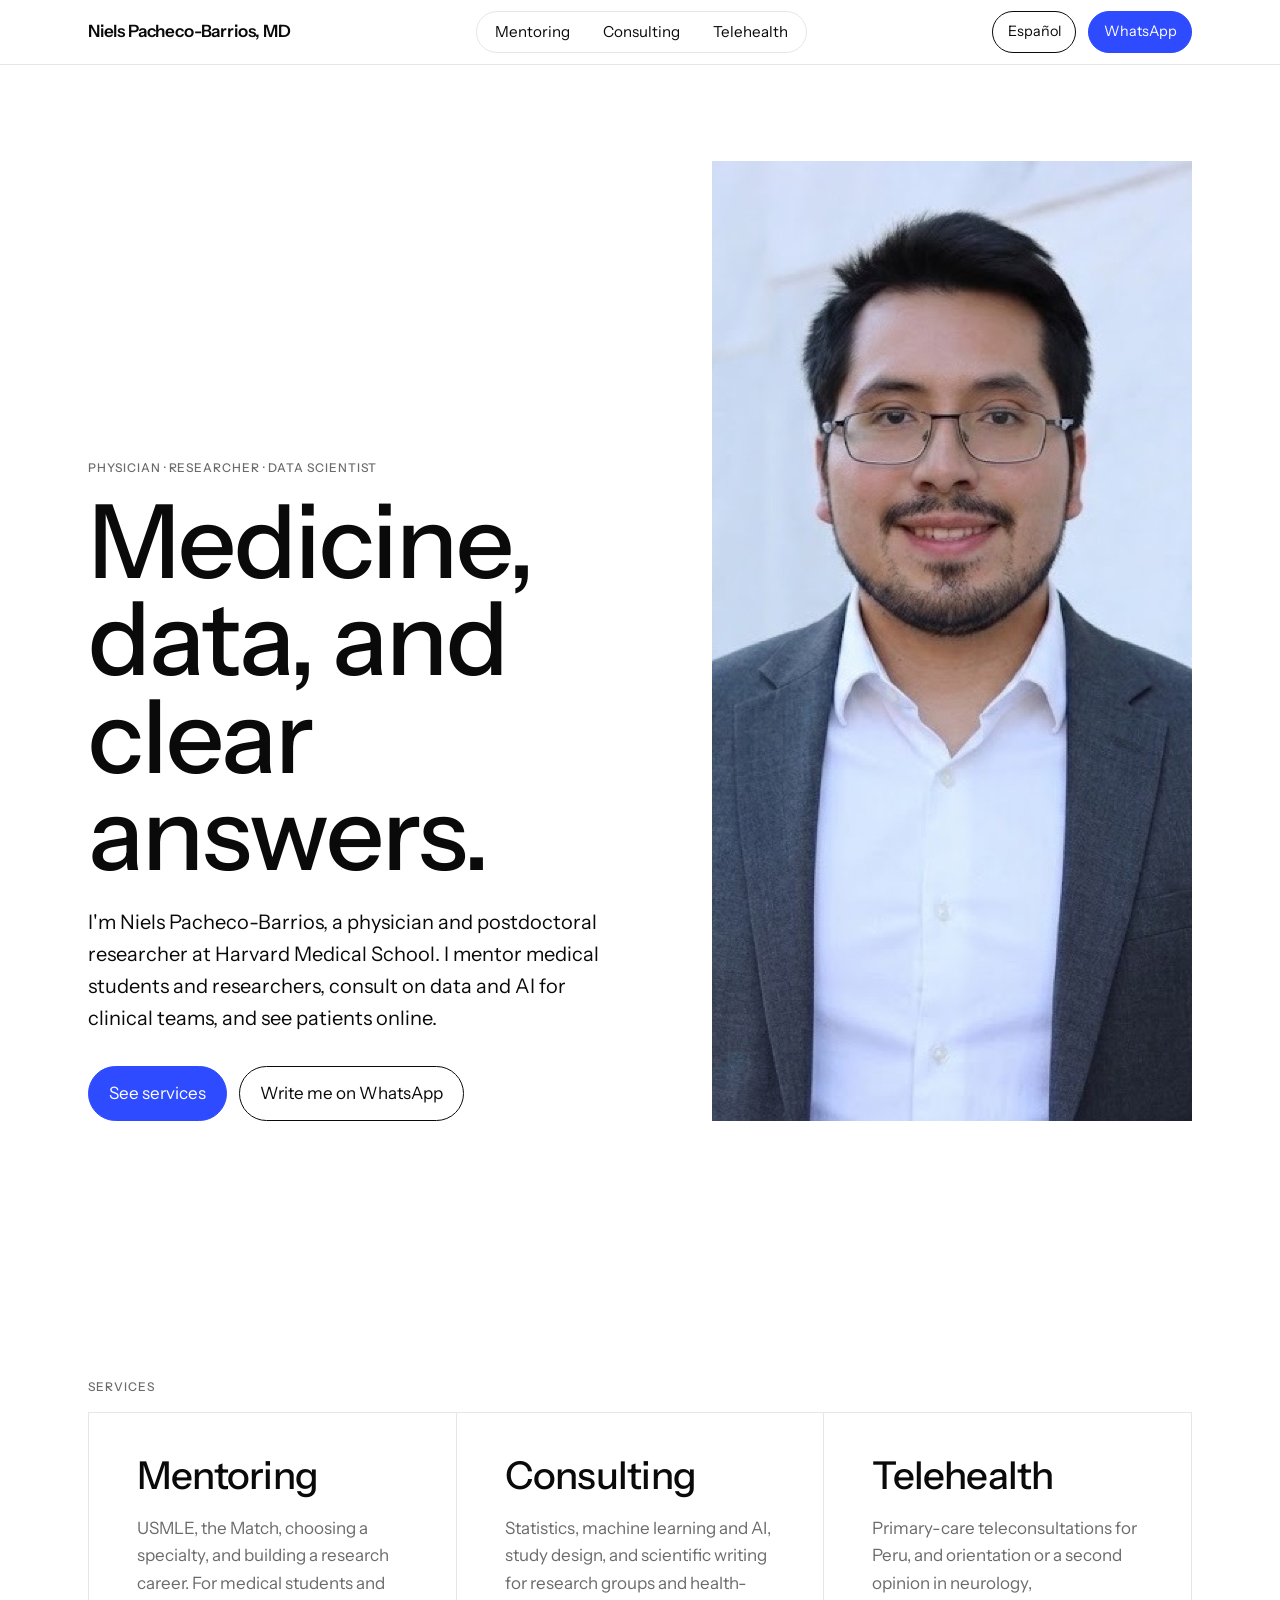
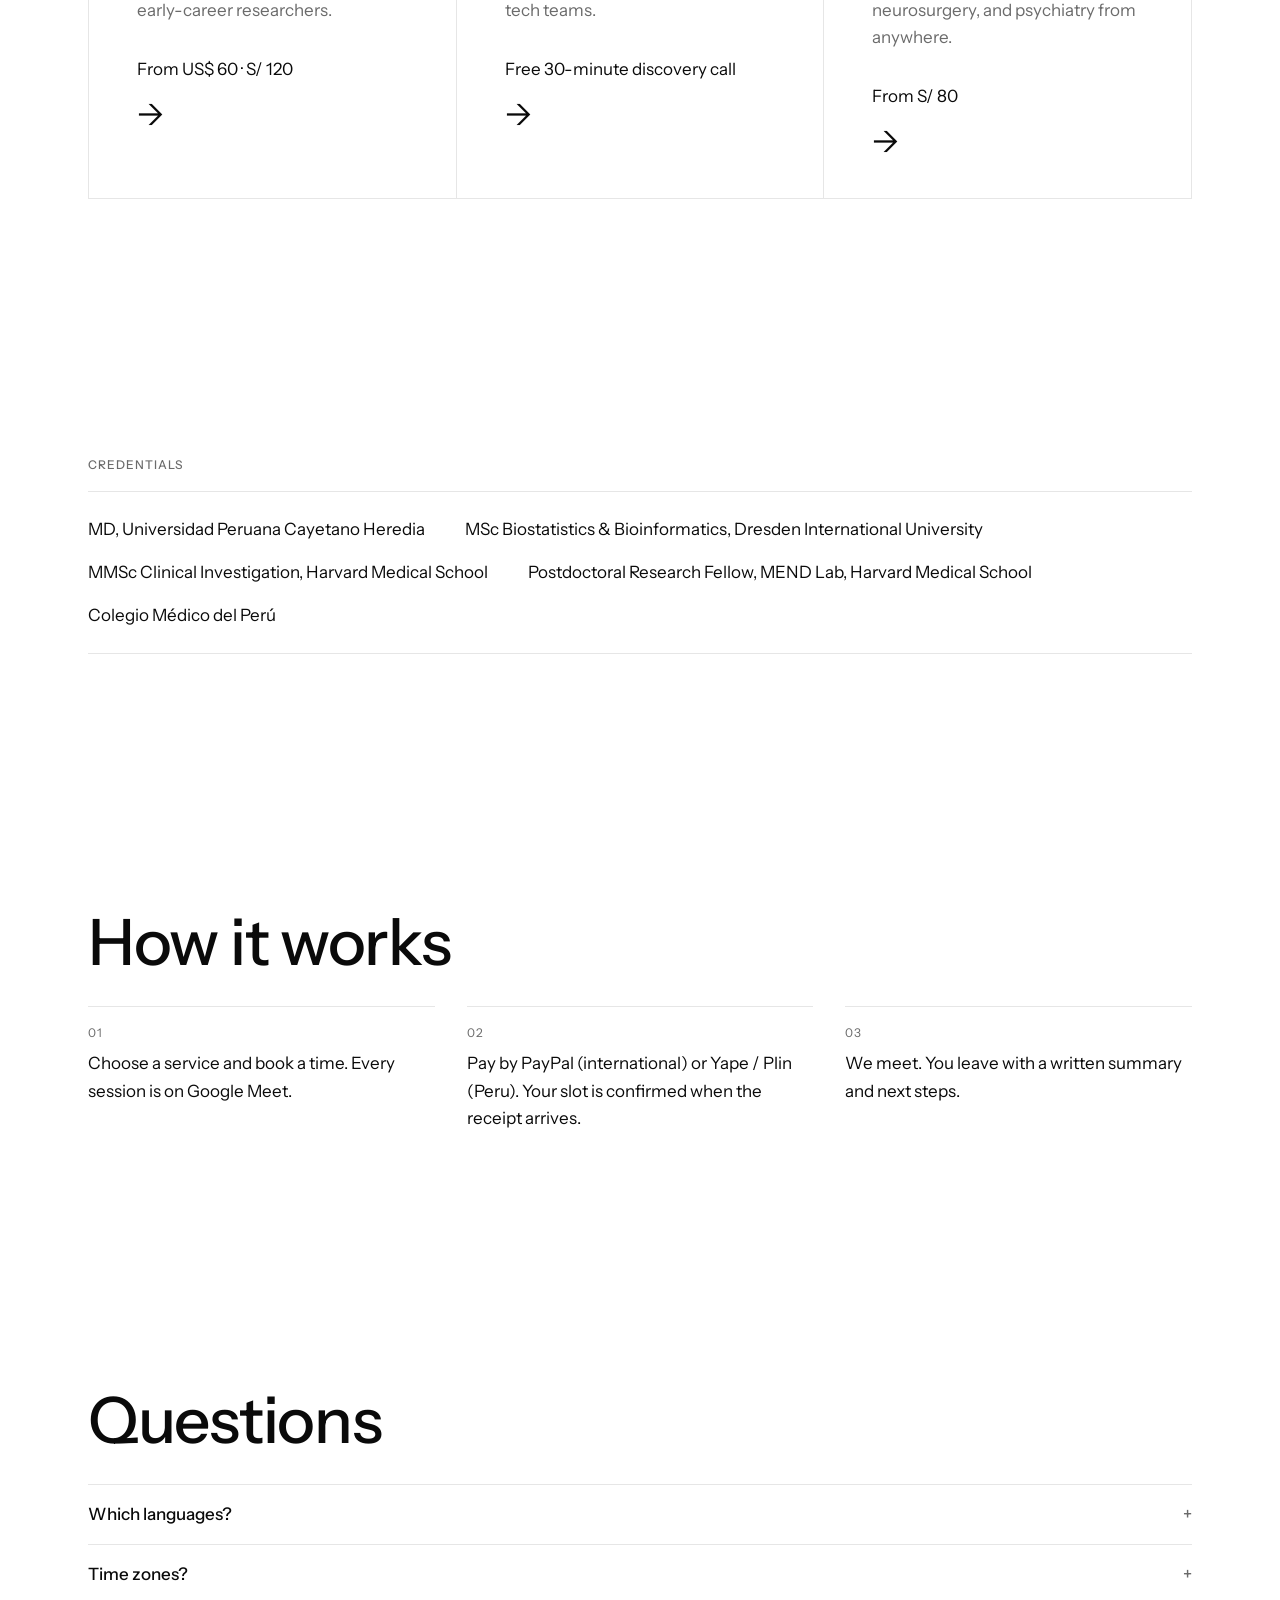
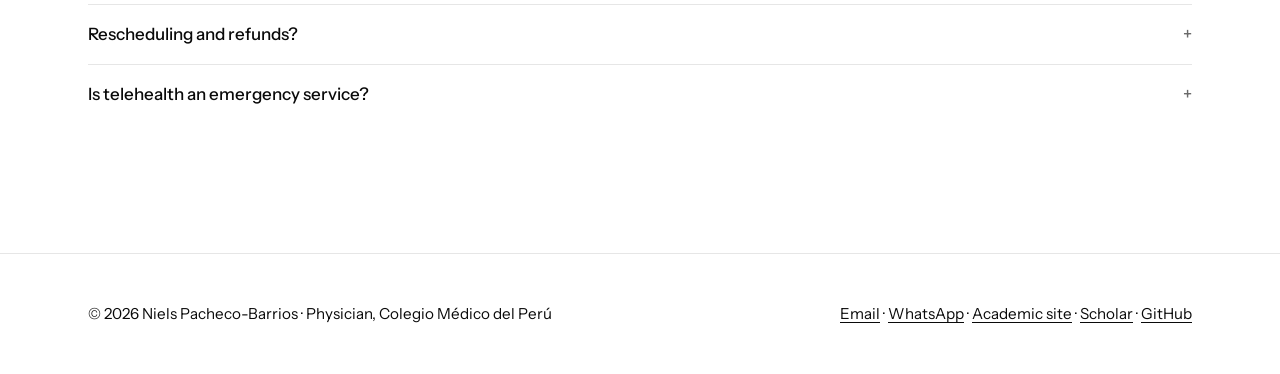
==== index.html @ 1f946ae4 "Mejora accesibilidad: foco, anclas y revelado sin JavaScript El revelado por desplazamiento depende " ====
<!doctype html>
<html lang="en">
<head>
<meta charset="utf-8">
<meta name="viewport" content="width=device-width, initial-scale=1">
<title>Niels Pacheco-Barrios, MD — Mentoring, consulting, telehealth</title>
<meta name="description" content="Physician and Harvard Medical School researcher. Mentoring for medical students and researchers, data and AI consulting, and online medical consultations.">
<meta property="og:type" content="website">
<meta property="og:url" content="https://nielspac177.github.io/consulting/index.html">
<meta property="og:title" content="Niels Pacheco-Barrios, MD — Mentoring, consulting, telehealth">
<meta property="og:description" content="Physician and Harvard Medical School researcher. Mentoring for medical students and researchers, data and AI consulting, and online medical consultations.">
<meta property="og:image" content="https://nielspac177.github.io/consulting/assets/og.jpg">
<meta property="og:image:width" content="1200">
<meta property="og:image:height" content="630">
<meta property="og:locale" content="en_US">
<meta name="twitter:card" content="summary_large_image">
<link rel="icon" href="assets/favicon.svg" type="image/svg+xml">
<link rel="preconnect" href="https://fonts.googleapis.com">
<link rel="preconnect" href="https://fonts.gstatic.com" crossorigin>
<link href="https://fonts.googleapis.com/css2?family=Instrument+Sans:wght@400;500;600&display=swap" rel="stylesheet">
<link rel="stylesheet" href="style.css">
<script>document.documentElement.className += " js";</script>
</head>
<body data-page="index" data-lang="en">

<header class="nav">
  <div class="wrap">
    <a class="brand" href="index.html">Niels Pacheco-Barrios, MD</a>
    <nav class="pills" aria-label="Main">
      <a href="mentoring.html" data-i="nav.mentoring">Mentoring</a>
      <a href="consulting.html" data-i="nav.consulting">Consulting</a>
      <a href="telesalud.html" data-i="nav.telesalud">Telehealth</a>
    </nav>
    <div class="actions">
      <button id="lang-btn" class="btn small" type="button" aria-label="Cambiar a español">Español</button>
      <a class="btn small primary" href="https://wa.me/51993126398?text=Hello%20Dr.%20Pacheco%2C%20I%20found%20your%20site%20and%20have%20a%20question." data-href-alt="https://wa.me/51993126398?text=Hola%20Dr.%20Pacheco%2C%20encontr%C3%A9%20su%20sitio%20y%20tengo%20una%20consulta." target="_blank" rel="noopener">WhatsApp</a>
    </div>
  </div>
</header>

<main>

<section class="hero wrap">
  <div>
    <span class="label" data-i="hero.kicker">Physician · Researcher · Data scientist</span>
    <h1 data-i="hero.title">Medicine, data, and clear answers.</h1>
    <p class="lede" data-i="hero.lede">I'm Niels Pacheco-Barrios, a physician and postdoctoral researcher at Harvard Medical School. I mentor medical students and researchers, consult on data and AI for clinical teams, and see patients online.</p>
    <div class="actions">
      <a class="btn primary" href="#services" data-i="hero.cta">See services</a>
      <a class="btn" href="https://wa.me/51993126398?text=Hello%20Dr.%20Pacheco%2C%20I%20found%20your%20site%20and%20have%20a%20question." data-href-alt="https://wa.me/51993126398?text=Hola%20Dr.%20Pacheco%2C%20encontr%C3%A9%20su%20sitio%20y%20tengo%20una%20consulta." target="_blank" rel="noopener" data-i="hero.wa">Write me on WhatsApp</a>
    </div>
  </div>
  <img src="assets/photo.jpg" alt="Niels Pacheco-Barrios" width="960" height="960">
</section>

<section id="services" class="wrap rv">
  <span class="label" data-i="doors.label">Services</span>
  <div class="doors">
    <a class="door" href="mentoring.html">
      <h2 data-i="d1.title">Mentoring</h2>
      <p class="muted" data-i="d1.text">USMLE, the Match, choosing a specialty, and building a research career. For medical students and early-career researchers.</p>
      <span data-i="d1.price">From US$ 60 · S/ 120</span>
      <span class="arrow" aria-hidden="true">→</span>
    </a>
    <a class="door" href="consulting.html">
      <h2 data-i="d2.title">Consulting</h2>
      <p class="muted" data-i="d2.text">Statistics, machine learning and AI, study design, and scientific writing for research groups and health-tech teams.</p>
      <span data-i="d2.price">Free 30-minute discovery call</span>
      <span class="arrow" aria-hidden="true">→</span>
    </a>
    <a class="door" href="telesalud.html">
      <h2 data-i="d3.title">Telehealth</h2>
      <p class="muted" data-i="d3.text">Primary-care teleconsultations for Peru, and orientation or a second opinion in neurology, neurosurgery, and psychiatry from anywhere.</p>
      <span data-i="d3.price">From S/ 80</span>
      <span class="arrow" aria-hidden="true">→</span>
    </a>
  </div>
</section>

<section class="wrap rv">
  <span class="label" data-i="cred.label">Credentials</span>
  <ul class="strip">
    <li data-i="cred.1">MD, Universidad Peruana Cayetano Heredia</li>
    <li data-i="cred.2">MSc Biostatistics &amp; Bioinformatics, Dresden International University</li>
    <li data-i="cred.3">MMSc Clinical Investigation, Harvard Medical School</li>
    <li data-i="cred.4">Postdoctoral Research Fellow, MEND Lab, Harvard Medical School</li>
    <li><span data-i="cred.5">Colegio Médico del Perú</span> <span id="cmp"></span></li>
  </ul>
</section>

<section class="wrap rv">
  <h2 data-i="how.title">How it works</h2>
  <ol class="steps">
    <li data-i="how.1">Choose a service and book a time. Every session is on Google Meet.</li>
    <li data-i="how.2">Pay by PayPal (international) or Yape / Plin (Peru). Your slot is confirmed when the receipt arrives.</li>
    <li data-i="how.3">We meet. You leave with a written summary and next steps.</li>
  </ol>
</section>

<section class="wrap rv">
  <h2 data-i="faq.title">Questions</h2>
  <details><summary data-i="faq.q1">Which languages?</summary><div class="body" data-i="faq.a1">Spanish and English. Written summaries come in the language of the session.</div></details>
  <details><summary data-i="faq.q2">Time zones?</summary><div class="body" data-i="faq.a2">I'm in Boston (US Eastern). Booking pages show times in your own time zone.</div></details>
  <details><summary data-i="faq.q3">Rescheduling and refunds?</summary><div class="body" data-i="faq.a3">Cancel or reschedule at least 24 hours ahead by WhatsApp and your payment carries over. With less notice, the session is charged.</div></details>
  <details><summary data-i="faq.q4">Is telehealth an emergency service?</summary><div class="body" data-i="faq.a4">No. In an emergency call your local emergency number (106 SAMU in Peru).</div></details>
</section>

</main>

<footer>
  <div class="wrap">
    <span>© 2026 Niels Pacheco-Barrios · <span data-i="f.cmp">Physician, Colegio Médico del Perú</span> <span id="cmp-footer"></span></span>
    <span>
      <a href="mailto:niels.pacheco.b@gmail.com">Email</a> ·
      <a href="https://wa.me/51993126398" target="_blank" rel="noopener">WhatsApp</a> ·
      <a href="https://nielspac177.github.io/" data-i="f.site">Academic site</a> ·
      <a href="https://scholar.google.com/citations?user=e4jKwLwAAAAJ">Scholar</a> ·
      <a href="https://github.com/nielspac177">GitHub</a>
    </span>
  </div>
</footer>

<script src="i18n.js"></script>
</body>
</html>
---- style.css ----
:root {
  --ground: #ffffff;
  --ink: #0a0a0a;
  --muted: #6b6b6b;
  --hair: #e6e6e6;
  --accent: #2f4bff;
  --font: "Instrument Sans", system-ui, -apple-system, "Helvetica Neue", Arial, sans-serif;
  --max: 1200px;
  --pad: clamp(1.25rem, 4vw, 3rem);
  --sec: clamp(4rem, 10vw, 9rem);
}
* { box-sizing: border-box; }
html { -webkit-text-size-adjust: 100%; scroll-behavior: smooth; }
body { margin: 0; background: var(--ground); color: var(--ink); font-family: var(--font); font-size: 1.0625rem; line-height: 1.6; font-weight: 400; }
a { color: inherit; text-decoration: none; }
a:hover { color: var(--accent); }
:focus-visible { outline: 2px solid var(--accent); outline-offset: 3px; }
img { max-width: 100%; display: block; }
ul, ol { margin: 0; padding-left: 1.1rem; }
.wrap { max-width: var(--max); margin: 0 auto; padding-left: var(--pad); padding-right: var(--pad); }
section { padding-top: var(--sec); padding-bottom: var(--sec); }
section[id] { scroll-margin-top: 5rem; }
h1, h2, h3 { margin: 0; font-weight: 500; letter-spacing: -0.02em; }
h1 { font-size: clamp(2.75rem, 8vw, 7rem); line-height: 0.95; }
h2 { font-size: clamp(2rem, 5vw, 4rem); line-height: 1; margin-bottom: 2rem; }
h3 { font-size: 1.5rem; line-height: 1.2; }
p { margin: 0 0 1rem; max-width: 62ch; }
.muted { color: var(--muted); }
.label { display: block; font-size: 0.75rem; letter-spacing: 0.08em; text-transform: uppercase; color: var(--muted); font-weight: 500; margin-bottom: 1rem; }

/* Navigation */
.nav { position: sticky; top: 0; background: var(--ground); border-bottom: 1px solid var(--hair); z-index: 10; }
.nav .wrap { display: flex; align-items: center; justify-content: space-between; gap: 1rem; height: 4rem; }
.brand { font-weight: 600; letter-spacing: -0.01em; white-space: nowrap; }
.pills { display: flex; gap: 0.25rem; border: 1px solid var(--hair); border-radius: 999px; padding: 0.25rem; }
.pills a { padding: 0.4rem 0.9rem; border-radius: 999px; font-size: 0.95rem; line-height: 1.2; }
.pills a[aria-current="page"] { background: var(--accent); color: #fff; }
.pills a:hover { color: var(--accent); }
.pills a[aria-current="page"]:hover { color: #fff; }
.actions { display: flex; gap: 0.75rem; flex-wrap: wrap; align-items: center; }

/* Buttons */
.btn { display: inline-flex; align-items: center; gap: 0.5rem; padding: 0.8rem 1.25rem; border-radius: 999px; border: 1px solid var(--ink); font-weight: 500; line-height: 1; transition: background 0.15s, color 0.15s, border-color 0.15s; cursor: pointer; background: none; font: inherit; color: inherit; white-space: nowrap; }
.btn:hover { background: var(--ink); color: #fff; }
.btn.primary { background: var(--accent); border-color: var(--accent); color: #fff; }
.btn.primary:hover { background: var(--ink); border-color: var(--ink); }
.btn.small { padding: 0.5rem 0.9rem; font-size: 0.9rem; }
#lang-btn { border-color: var(--ink); }

/* Hero */
.hero { display: grid; gap: 3rem; align-items: end; padding-top: clamp(3rem, 8vw, 6rem); }
.hero img { width: 100%; max-width: 520px; aspect-ratio: 1 / 1; object-fit: cover; }
.hero .lede { font-size: 1.25rem; max-width: 40ch; margin: 1.5rem 0 2rem; }

/* Doors (hub) */
.doors { display: grid; gap: 1px; background: var(--hair); border: 1px solid var(--hair); }
.door { background: var(--ground); padding: 2.5rem var(--pad); display: grid; gap: 1rem; align-content: start; transition: background 0.15s, color 0.15s; }
.door:hover { background: var(--accent); color: #fff; }
.door:hover .muted { color: #fff; opacity: 0.85; }
.door h2 { font-size: clamp(1.75rem, 3vw, 2.5rem); line-height: 1.2; margin-bottom: 0; }
.door .arrow { font-size: 2rem; line-height: 1; }

/* Credentials strip, steps */
.strip { list-style: none; padding: 1.5rem 0; margin: 0; display: flex; flex-wrap: wrap; gap: 1rem 2.5rem; border-top: 1px solid var(--hair); border-bottom: 1px solid var(--hair); }
.steps { display: grid; gap: 2rem; counter-reset: s; list-style: none; padding: 0; margin: 0; }
.steps li { counter-increment: s; border-top: 1px solid var(--hair); padding-top: 1rem; }
.steps li::before { content: "0" counter(s); display: block; font-size: 0.75rem; letter-spacing: 0.08em; color: var(--muted); margin-bottom: 0.5rem; }

/* Offers */
.offers { display: grid; gap: 2rem; }
.offer { border-top: 1px solid var(--ink); padding-top: 1.25rem; display: grid; gap: 1rem; align-content: start; }
.meta { color: var(--muted); font-size: 0.95rem; }
.price { font-size: 2.5rem; font-weight: 500; letter-spacing: -0.02em; line-height: 1; }
.price small { font-size: 1rem; color: var(--muted); font-weight: 400; letter-spacing: 0; margin-left: 0.5rem; }

/* Disclosures (payment, FAQ) */
details { border-top: 1px solid var(--hair); }
details summary { cursor: pointer; padding: 1rem 0; font-weight: 500; list-style: none; display: flex; justify-content: space-between; gap: 1rem; }
details summary::-webkit-details-marker { display: none; }
details summary::after { content: "+"; color: var(--muted); }
details[open] summary::after { content: "\2013"; }
details .body { padding: 0 0 1.5rem; }
.pay { display: grid; gap: 1.5rem; }
.pay .col { display: grid; gap: 0.5rem; align-content: start; justify-items: start; }
.notice { border: 1px solid var(--ink); padding: 1.25rem; display: grid; gap: 0.25rem; max-width: 62ch; }
.two { display: grid; gap: 4rem; }

/* Accent block */
.accent-block { background: var(--accent); color: #fff; }
.accent-block .muted { color: #fff; opacity: 0.85; }
.accent-block .btn { border-color: #fff; color: #fff; }
.accent-block .btn:hover { background: #fff; color: var(--accent); }
.accent-block .btn.primary { background: #fff; color: var(--accent); }
.accent-block .btn.primary:hover { background: var(--ink); border-color: var(--ink); color: #fff; }
.accent-block :focus-visible { outline-color: #fff; }

/* Footer */
footer { border-top: 1px solid var(--hair); padding: 3rem 0; font-size: 0.95rem; }
footer .wrap { display: flex; flex-wrap: wrap; gap: 1rem 2rem; justify-content: space-between; }
footer a { text-decoration: underline; text-underline-offset: 0.2em; }

/* Reveal */
.js .rv { opacity: 0; transform: translateY(8px); transition: opacity 0.5s, transform 0.5s; }
.js .rv.in { opacity: 1; transform: none; }
@media (prefers-reduced-motion: reduce) { .js .rv { opacity: 1; transform: none; transition: none; } html { scroll-behavior: auto; } }

/* Responsive */
@media (max-width: 767px) {
  .nav .wrap { flex-wrap: wrap; height: auto; padding-top: 0.75rem; padding-bottom: 0.75rem; }
  .pills { order: 3; width: 100%; justify-content: space-between; }
  .pills a { padding: 0.4rem 0.6rem; font-size: 0.9rem; }
  section[id] { scroll-margin-top: 11rem; }
}
@media (min-width: 640px) {
  .doors { grid-template-columns: repeat(3, 1fr); }
  .offers { grid-template-columns: repeat(auto-fit, minmax(280px, 1fr)); }
  .pay { grid-template-columns: 1fr 1fr; }
  .steps { grid-template-columns: repeat(3, 1fr); }
  .two { grid-template-columns: 1fr 1fr; }
}
@media (min-width: 1024px) {
  .hero:has(img) { grid-template-columns: 1.2fr 1fr; }
}
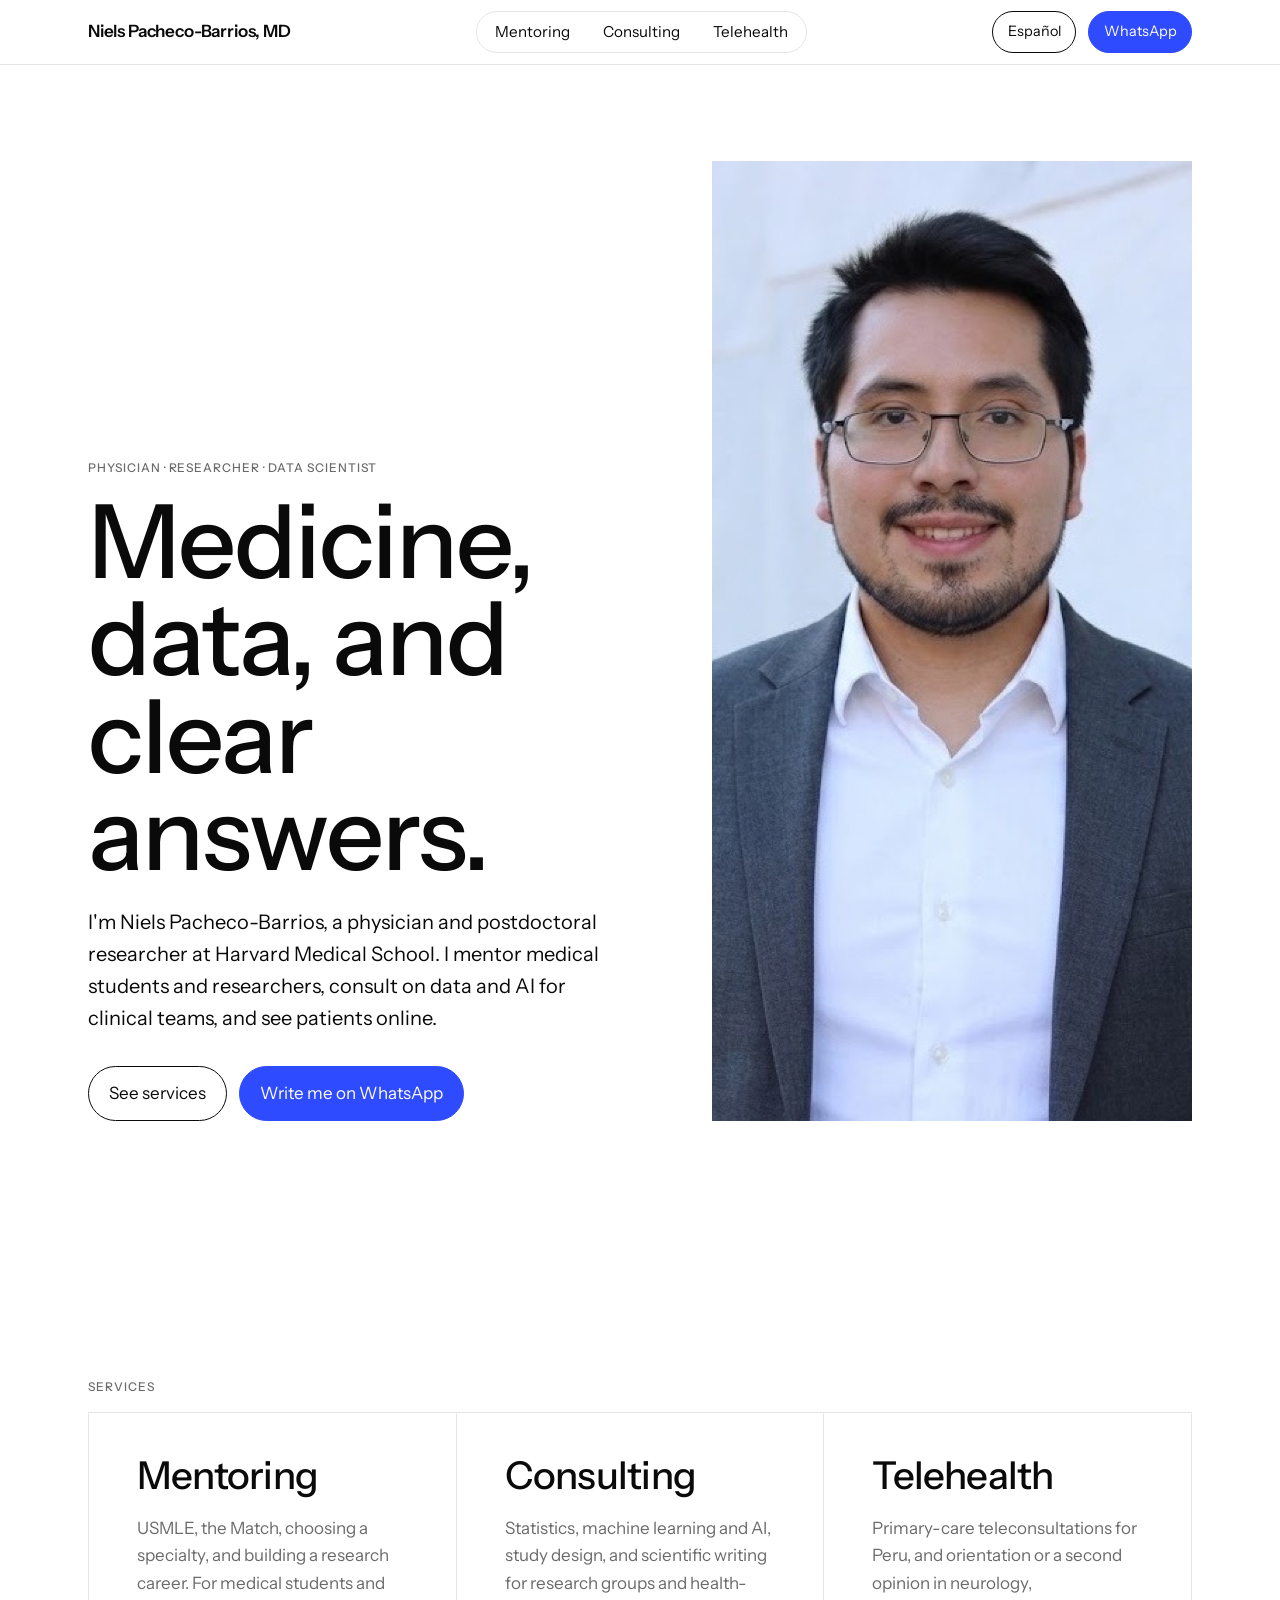
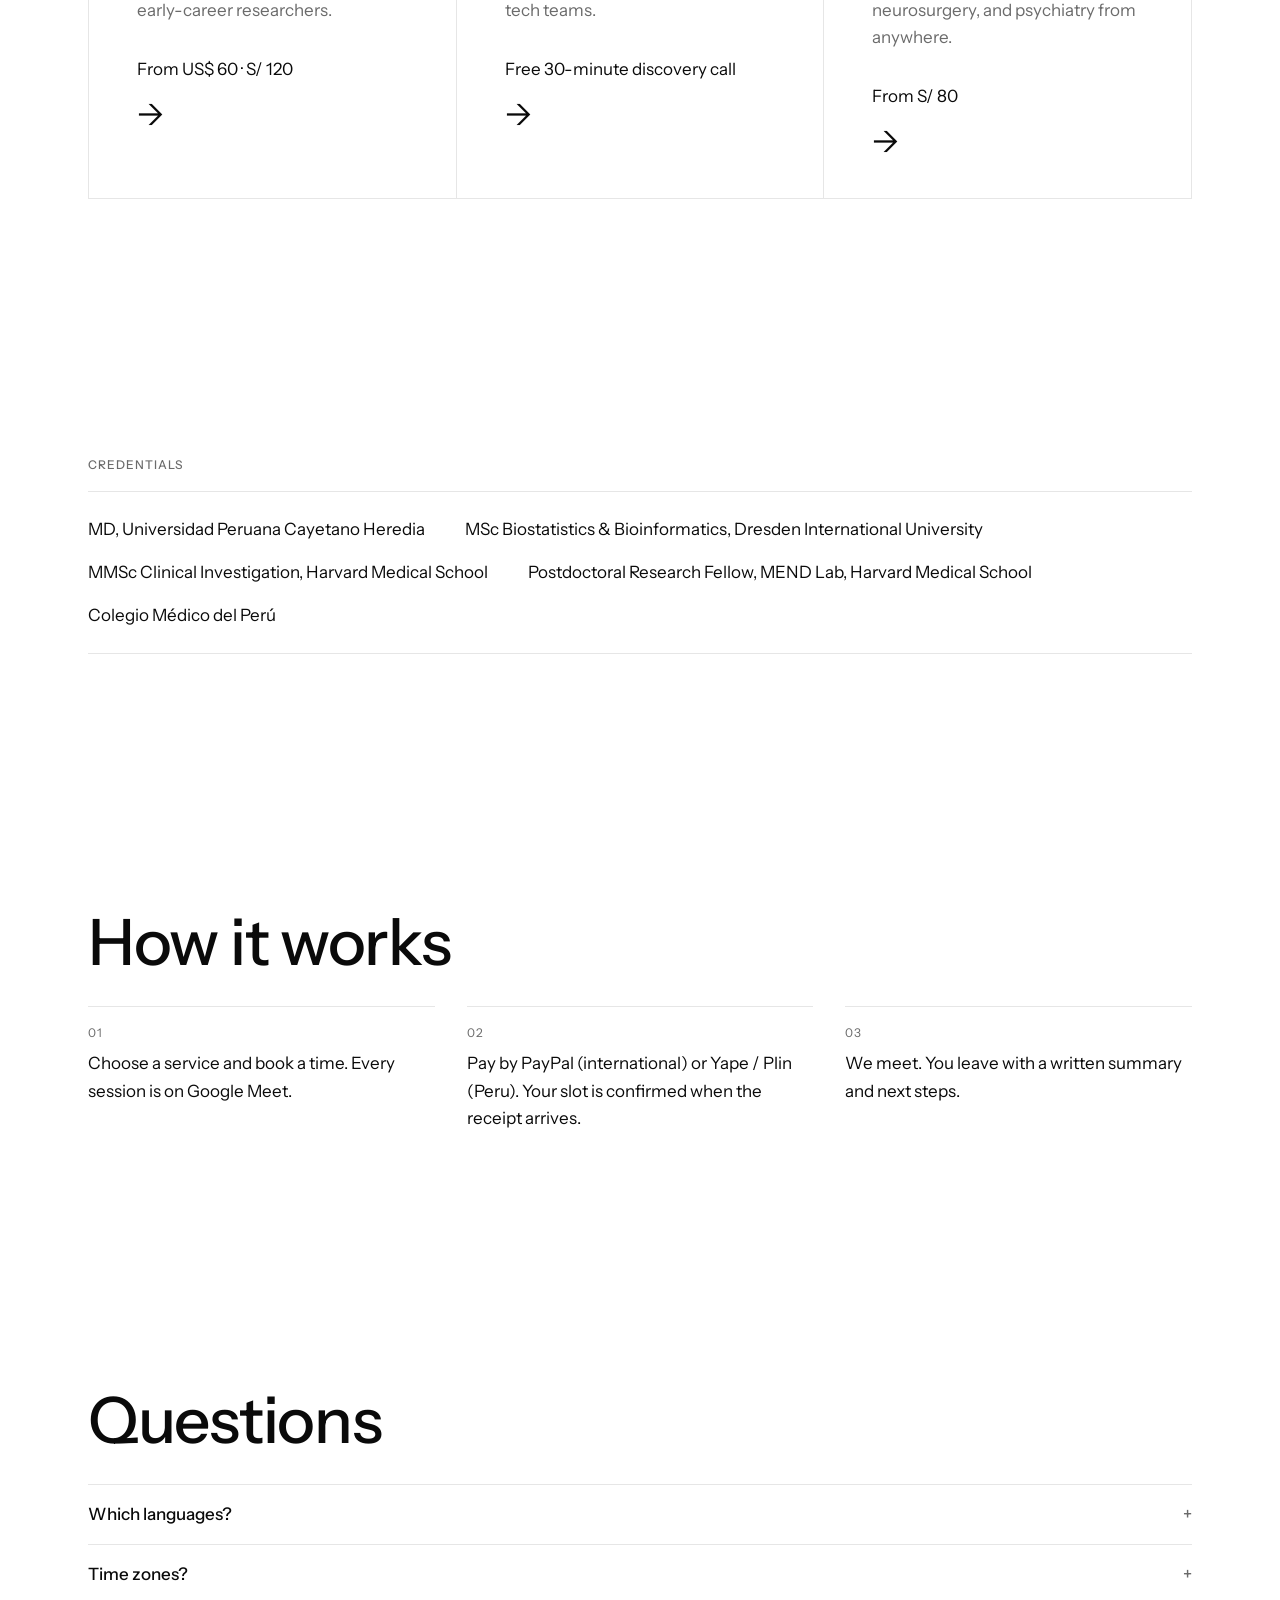
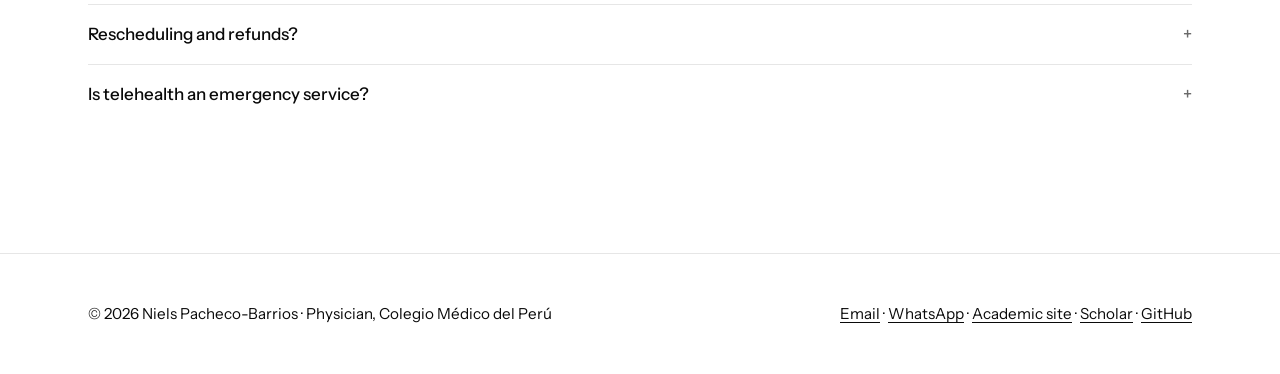
==== commit c349d64b: "Ajustes de contenido y README WhatsApp pasa a ser el botón principal del hero, se añade la URL canón" ====
--- a/index.html
+++ b/index.html
@@ -5,8 +5,9 @@
 <meta name="viewport" content="width=device-width, initial-scale=1">
 <title>Niels Pacheco-Barrios, MD — Mentoring, consulting, telehealth</title>
 <meta name="description" content="Physician and Harvard Medical School researcher. Mentoring for medical students and researchers, data and AI consulting, and online medical consultations.">
+<link rel="canonical" href="https://nielspac177.github.io/consulting/">
 <meta property="og:type" content="website">
-<meta property="og:url" content="https://nielspac177.github.io/consulting/index.html">
+<meta property="og:url" content="https://nielspac177.github.io/consulting/">
 <meta property="og:title" content="Niels Pacheco-Barrios, MD — Mentoring, consulting, telehealth">
 <meta property="og:description" content="Physician and Harvard Medical School researcher. Mentoring for medical students and researchers, data and AI consulting, and online medical consultations.">
 <meta property="og:image" content="https://nielspac177.github.io/consulting/assets/og.jpg">
@@ -46,8 +47,8 @@
     <h1 data-i="hero.title">Medicine, data, and clear answers.</h1>
     <p class="lede" data-i="hero.lede">I'm Niels Pacheco-Barrios, a physician and postdoctoral researcher at Harvard Medical School. I mentor medical students and researchers, consult on data and AI for clinical teams, and see patients online.</p>
     <div class="actions">
-      <a class="btn primary" href="#services" data-i="hero.cta">See services</a>
-      <a class="btn" href="https://wa.me/51993126398?text=Hello%20Dr.%20Pacheco%2C%20I%20found%20your%20site%20and%20have%20a%20question." data-href-alt="https://wa.me/51993126398?text=Hola%20Dr.%20Pacheco%2C%20encontr%C3%A9%20su%20sitio%20y%20tengo%20una%20consulta." target="_blank" rel="noopener" data-i="hero.wa">Write me on WhatsApp</a>
+      <a class="btn" href="#services" data-i="hero.cta">See services</a>
+      <a class="btn primary" href="https://wa.me/51993126398?text=Hello%20Dr.%20Pacheco%2C%20I%20found%20your%20site%20and%20have%20a%20question." data-href-alt="https://wa.me/51993126398?text=Hola%20Dr.%20Pacheco%2C%20encontr%C3%A9%20su%20sitio%20y%20tengo%20una%20consulta." target="_blank" rel="noopener" data-i="hero.wa">Write me on WhatsApp</a>
     </div>
   </div>
   <img src="assets/photo.jpg" alt="Niels Pacheco-Barrios" width="960" height="960">
@@ -113,9 +114,9 @@
     <span>
       <a href="mailto:niels.pacheco.b@gmail.com">Email</a> ·
       <a href="https://wa.me/51993126398" target="_blank" rel="noopener">WhatsApp</a> ·
-      <a href="https://nielspac177.github.io/" data-i="f.site">Academic site</a> ·
-      <a href="https://scholar.google.com/citations?user=e4jKwLwAAAAJ">Scholar</a> ·
-      <a href="https://github.com/nielspac177">GitHub</a>
+      <a href="https://nielspac177.github.io/" target="_blank" rel="noopener" data-i="f.site">Academic site</a> ·
+      <a href="https://scholar.google.com/citations?user=e4jKwLwAAAAJ" target="_blank" rel="noopener">Scholar</a> ·
+      <a href="https://github.com/nielspac177" target="_blank" rel="noopener">GitHub</a>
     </span>
   </div>
 </footer>
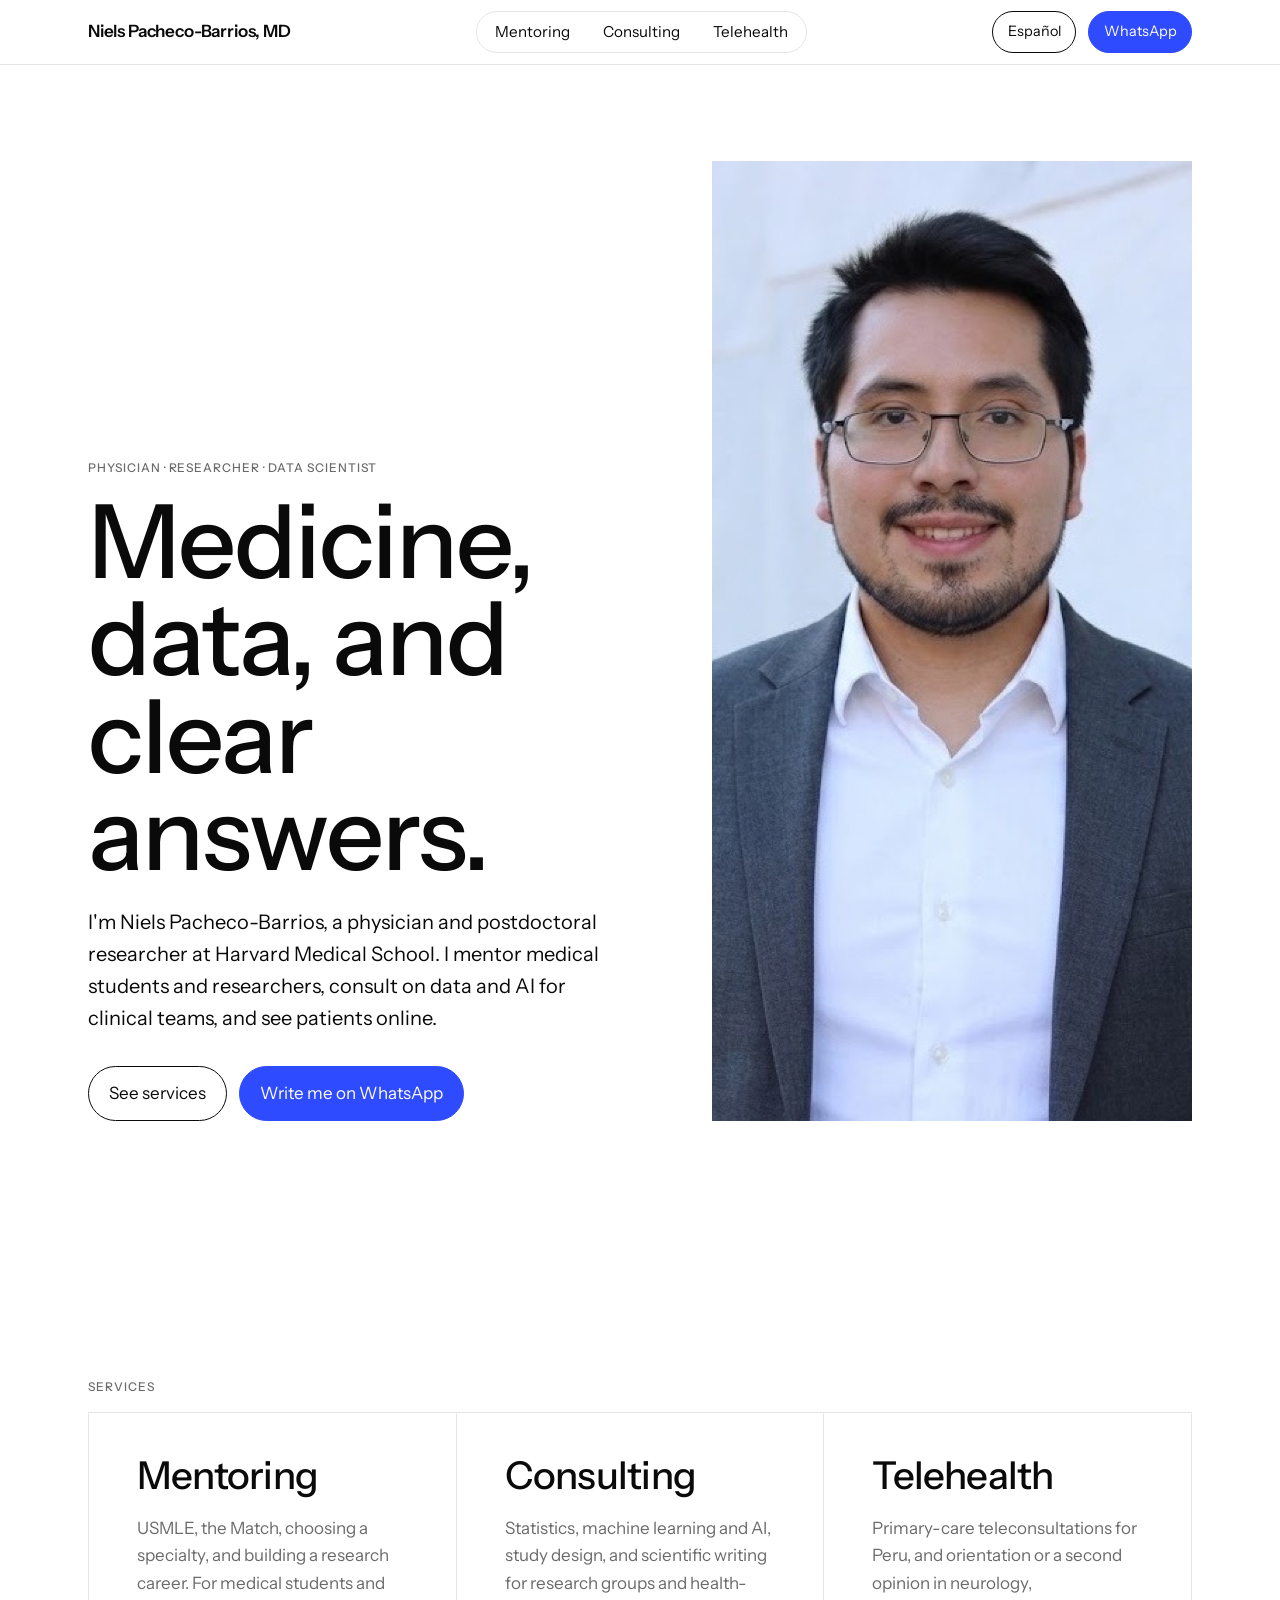
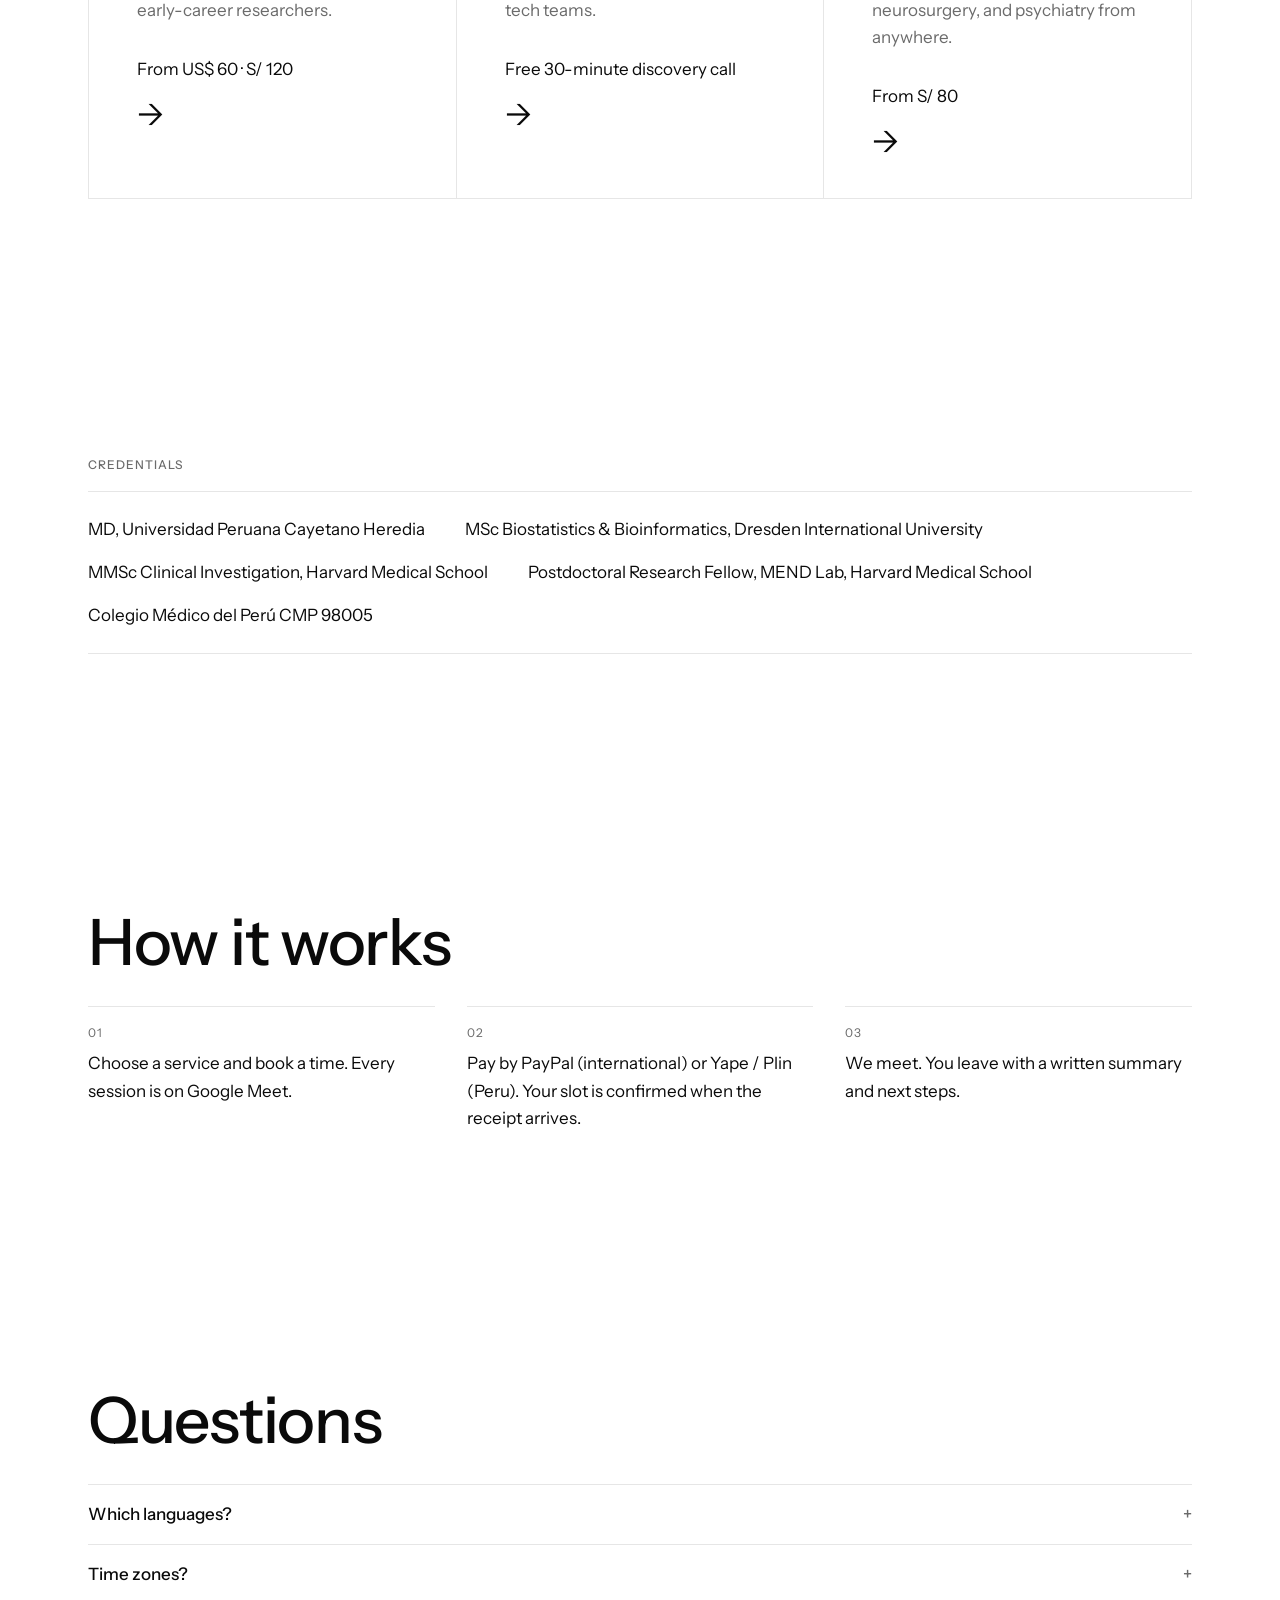
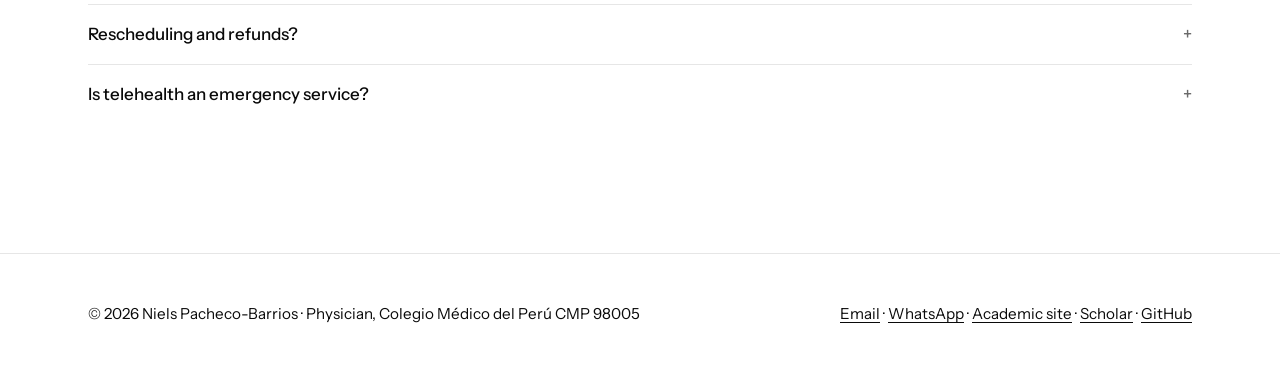
==== commit a7131aee: "Añade el número de colegiatura y ajusta el botón de llamada inicial" ====
--- a/index.html
+++ b/index.html
@@ -20,7 +20,7 @@
 <link rel="preconnect" href="https://fonts.gstatic.com" crossorigin>
 <link href="https://fonts.googleapis.com/css2?family=Instrument+Sans:wght@400;500;600&display=swap" rel="stylesheet">
 <link rel="stylesheet" href="style.css">
-<script>document.documentElement.className += " js";</script>
+<script src="i18n.js" defer></script>
 </head>
 <body data-page="index" data-lang="en">
 
@@ -85,7 +85,7 @@
     <li data-i="cred.2">MSc Biostatistics &amp; Bioinformatics, Dresden International University</li>
     <li data-i="cred.3">MMSc Clinical Investigation, Harvard Medical School</li>
     <li data-i="cred.4">Postdoctoral Research Fellow, MEND Lab, Harvard Medical School</li>
-    <li><span data-i="cred.5">Colegio Médico del Perú</span> <span id="cmp"></span></li>
+    <li><span data-i="cred.5">Colegio Médico del Perú</span> <span id="cmp">CMP 98005</span></li>
   </ul>
 </section>
 
@@ -110,7 +110,7 @@
 
 <footer>
   <div class="wrap">
-    <span>© 2026 Niels Pacheco-Barrios · <span data-i="f.cmp">Physician, Colegio Médico del Perú</span> <span id="cmp-footer"></span></span>
+    <span>© 2026 Niels Pacheco-Barrios · <span data-i="f.cmp">Physician, Colegio Médico del Perú</span> <span id="cmp-footer">CMP 98005</span></span>
     <span>
       <a href="mailto:niels.pacheco.b@gmail.com">Email</a> ·
       <a href="https://wa.me/51993126398" target="_blank" rel="noopener">WhatsApp</a> ·
@@ -121,6 +121,5 @@
   </div>
 </footer>
 
-<script src="i18n.js"></script>
 </body>
 </html>
--- a/style.css
+++ b/style.css
@@ -30,7 +30,7 @@
 
 /* Navigation */
 .nav { position: sticky; top: 0; background: var(--ground); border-bottom: 1px solid var(--hair); z-index: 10; }
-.nav .wrap { display: flex; align-items: center; justify-content: space-between; gap: 1rem; height: 4rem; }
+.nav .wrap { display: flex; align-items: center; justify-content: space-between; gap: 1rem; min-height: 4rem; flex-wrap: wrap; padding-top: 0.5rem; padding-bottom: 0.5rem; }
 .brand { font-weight: 600; letter-spacing: -0.01em; white-space: nowrap; }
 .pills { display: flex; gap: 0.25rem; border: 1px solid var(--hair); border-radius: 999px; padding: 0.25rem; }
 .pills a { padding: 0.4rem 0.9rem; border-radius: 999px; font-size: 0.95rem; line-height: 1.2; }
@@ -106,7 +106,7 @@
 
 /* Responsive */
 @media (max-width: 767px) {
-  .nav .wrap { flex-wrap: wrap; height: auto; padding-top: 0.75rem; padding-bottom: 0.75rem; }
+  .nav .wrap { padding-top: 0.75rem; padding-bottom: 0.75rem; }
   .pills { order: 3; width: 100%; justify-content: space-between; }
   .pills a { padding: 0.4rem 0.6rem; font-size: 0.9rem; }
   section[id] { scroll-margin-top: 11rem; }
@@ -116,6 +116,7 @@
   .offers { grid-template-columns: repeat(auto-fit, minmax(280px, 1fr)); }
   .pay { grid-template-columns: 1fr 1fr; }
   .steps { grid-template-columns: repeat(3, 1fr); }
+  .two .steps { grid-template-columns: 1fr; }
   .two { grid-template-columns: 1fr 1fr; }
 }
 @media (min-width: 1024px) {
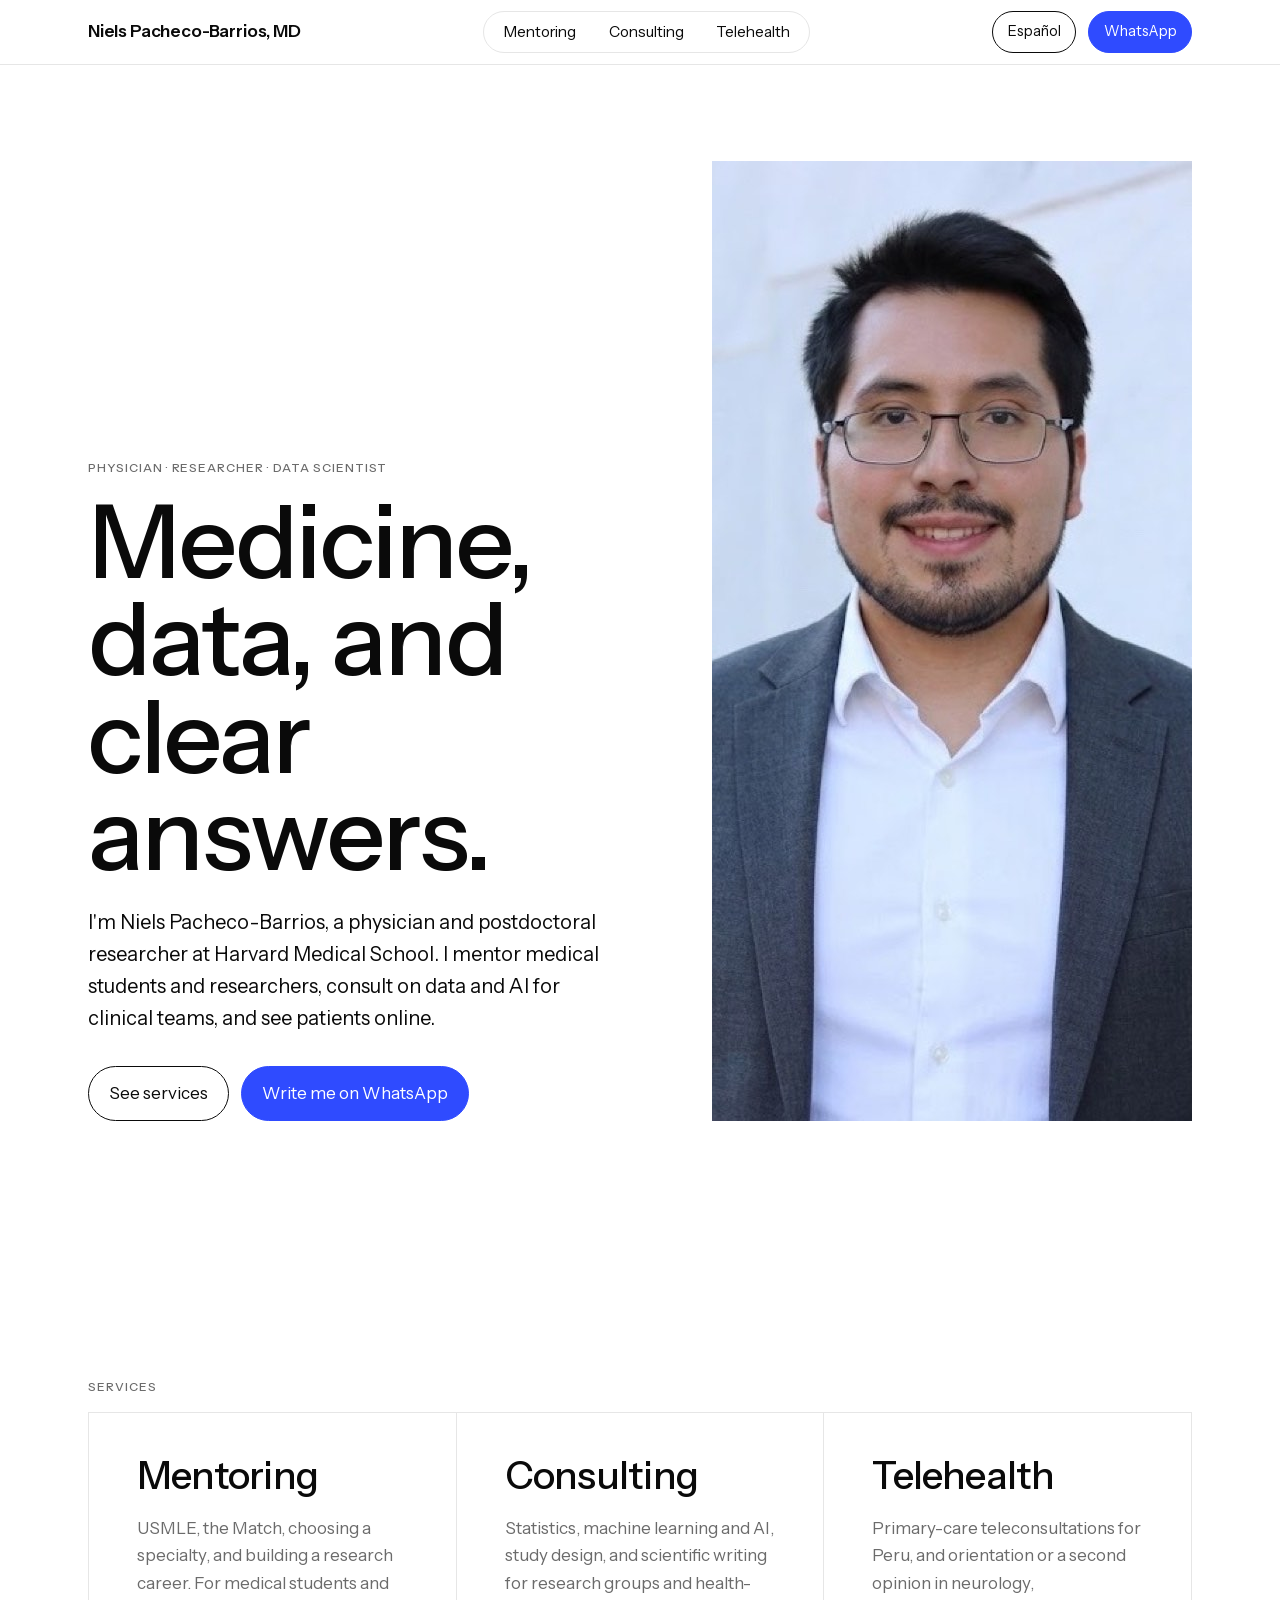
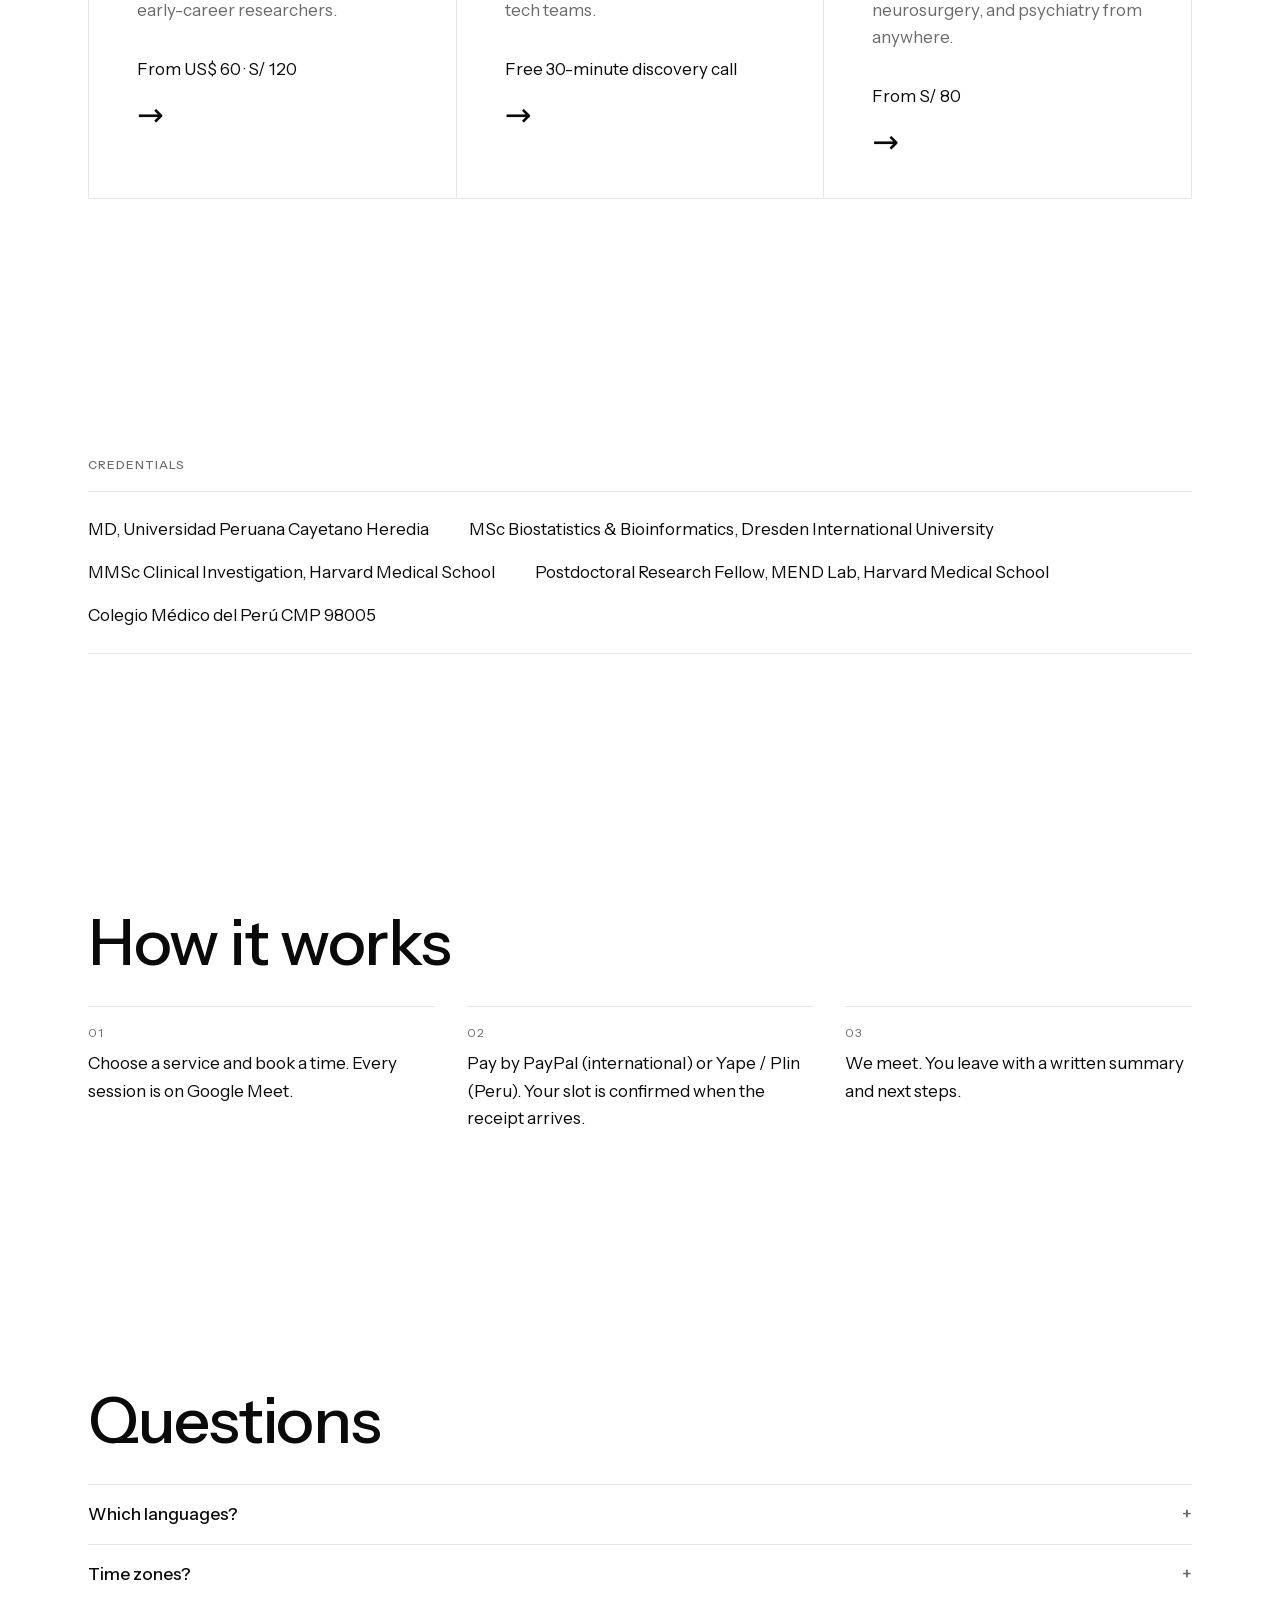
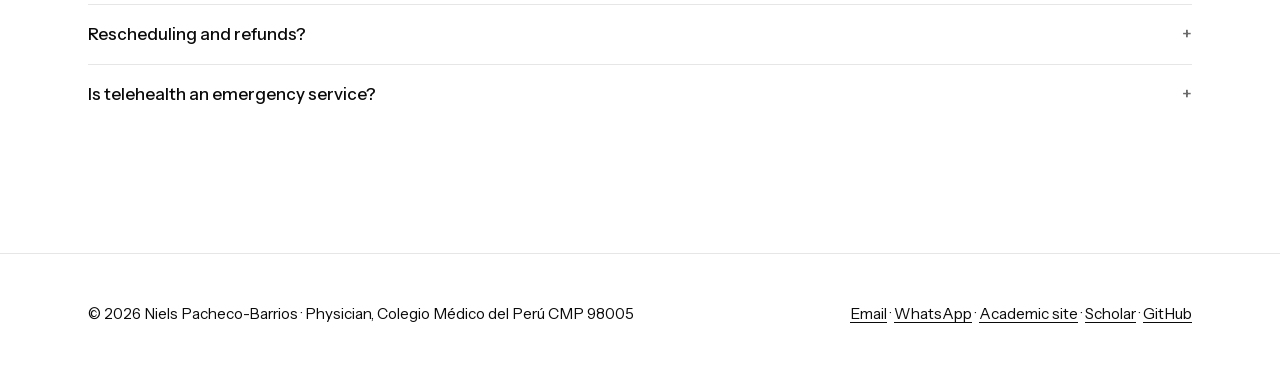
==== commit c6872fa5: "Aloja la tipografía en el sitio y comprime la foto para acelerar la carga" ====
--- a/index.html
+++ b/index.html
@@ -16,9 +16,7 @@
 <meta property="og:locale" content="en_US">
 <meta name="twitter:card" content="summary_large_image">
 <link rel="icon" href="assets/favicon.svg" type="image/svg+xml">
-<link rel="preconnect" href="https://fonts.googleapis.com">
-<link rel="preconnect" href="https://fonts.gstatic.com" crossorigin>
-<link href="https://fonts.googleapis.com/css2?family=Instrument+Sans:wght@400;500;600&display=swap" rel="stylesheet">
+<link rel="preload" href="assets/fonts/instrument-sans-var-latin.woff2" as="font" type="font/woff2" crossorigin>
 <link rel="stylesheet" href="style.css">
 <script src="i18n.js" defer></script>
 </head>
--- a/style.css
+++ b/style.css
@@ -1,3 +1,20 @@
+@font-face {
+  font-family: "Instrument Sans";
+  font-style: normal;
+  font-weight: 400 600;
+  font-display: swap;
+  src: url("assets/fonts/instrument-sans-var-latin.woff2") format("woff2");
+  unicode-range: U+0000-00FF, U+0131, U+0152-0153, U+02BB-02BC, U+02C6, U+02DA, U+02DC, U+0304, U+0308, U+0329, U+2000-206F, U+20AC, U+2122, U+2191, U+2193, U+2212, U+2215, U+FEFF, U+FFFD;
+}
+@font-face {
+  font-family: "Instrument Sans";
+  font-style: normal;
+  font-weight: 400 600;
+  font-display: swap;
+  src: url("assets/fonts/instrument-sans-var-latin-ext.woff2") format("woff2");
+  unicode-range: U+0100-02BA, U+02BD-02C5, U+02C7-02CC, U+02CE-02D7, U+02DD-02FF, U+0304, U+0308, U+0329, U+1D00-1DBF, U+1E00-1E9F, U+1EF2-1EFF, U+2020, U+20A0-20AB, U+20AD-20C0, U+2113, U+2C60-2C7F, U+A720-A7FF;
+}
+
 :root {
   --ground: #ffffff;
   --ink: #0a0a0a;
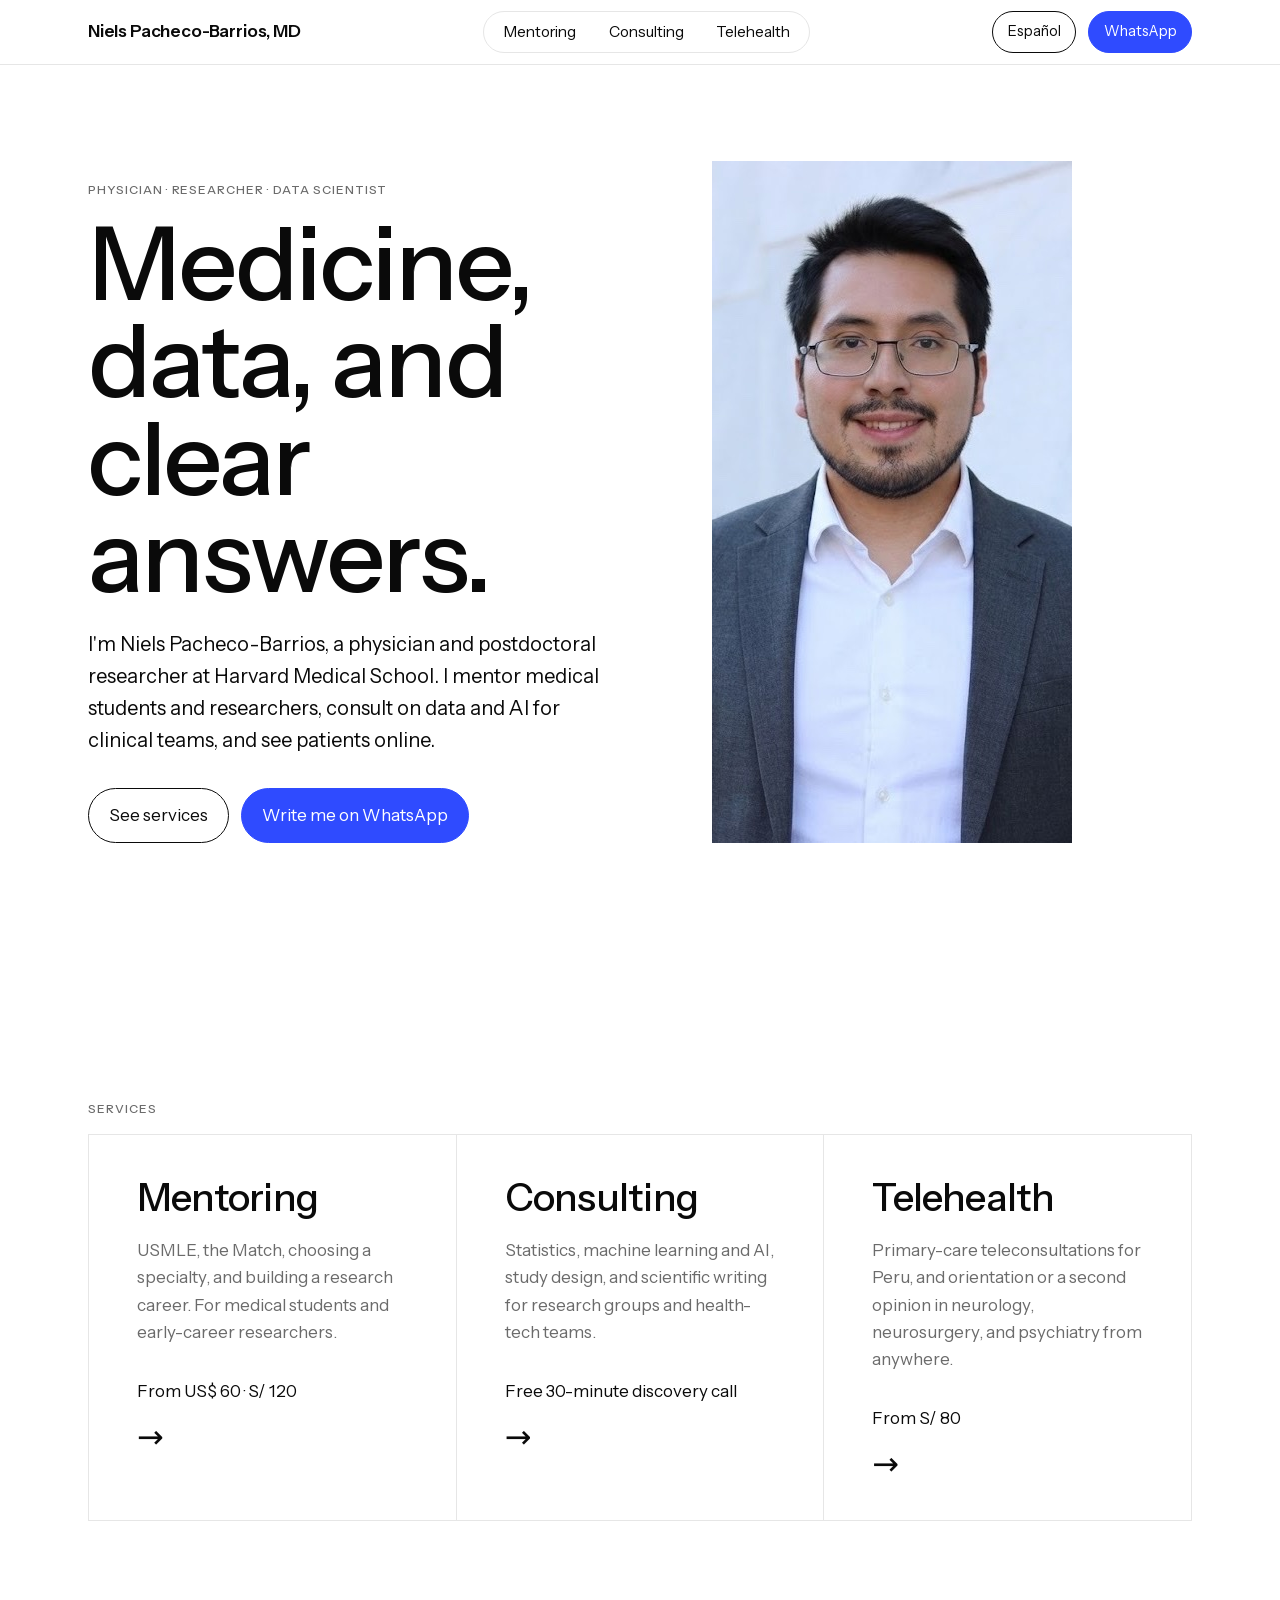
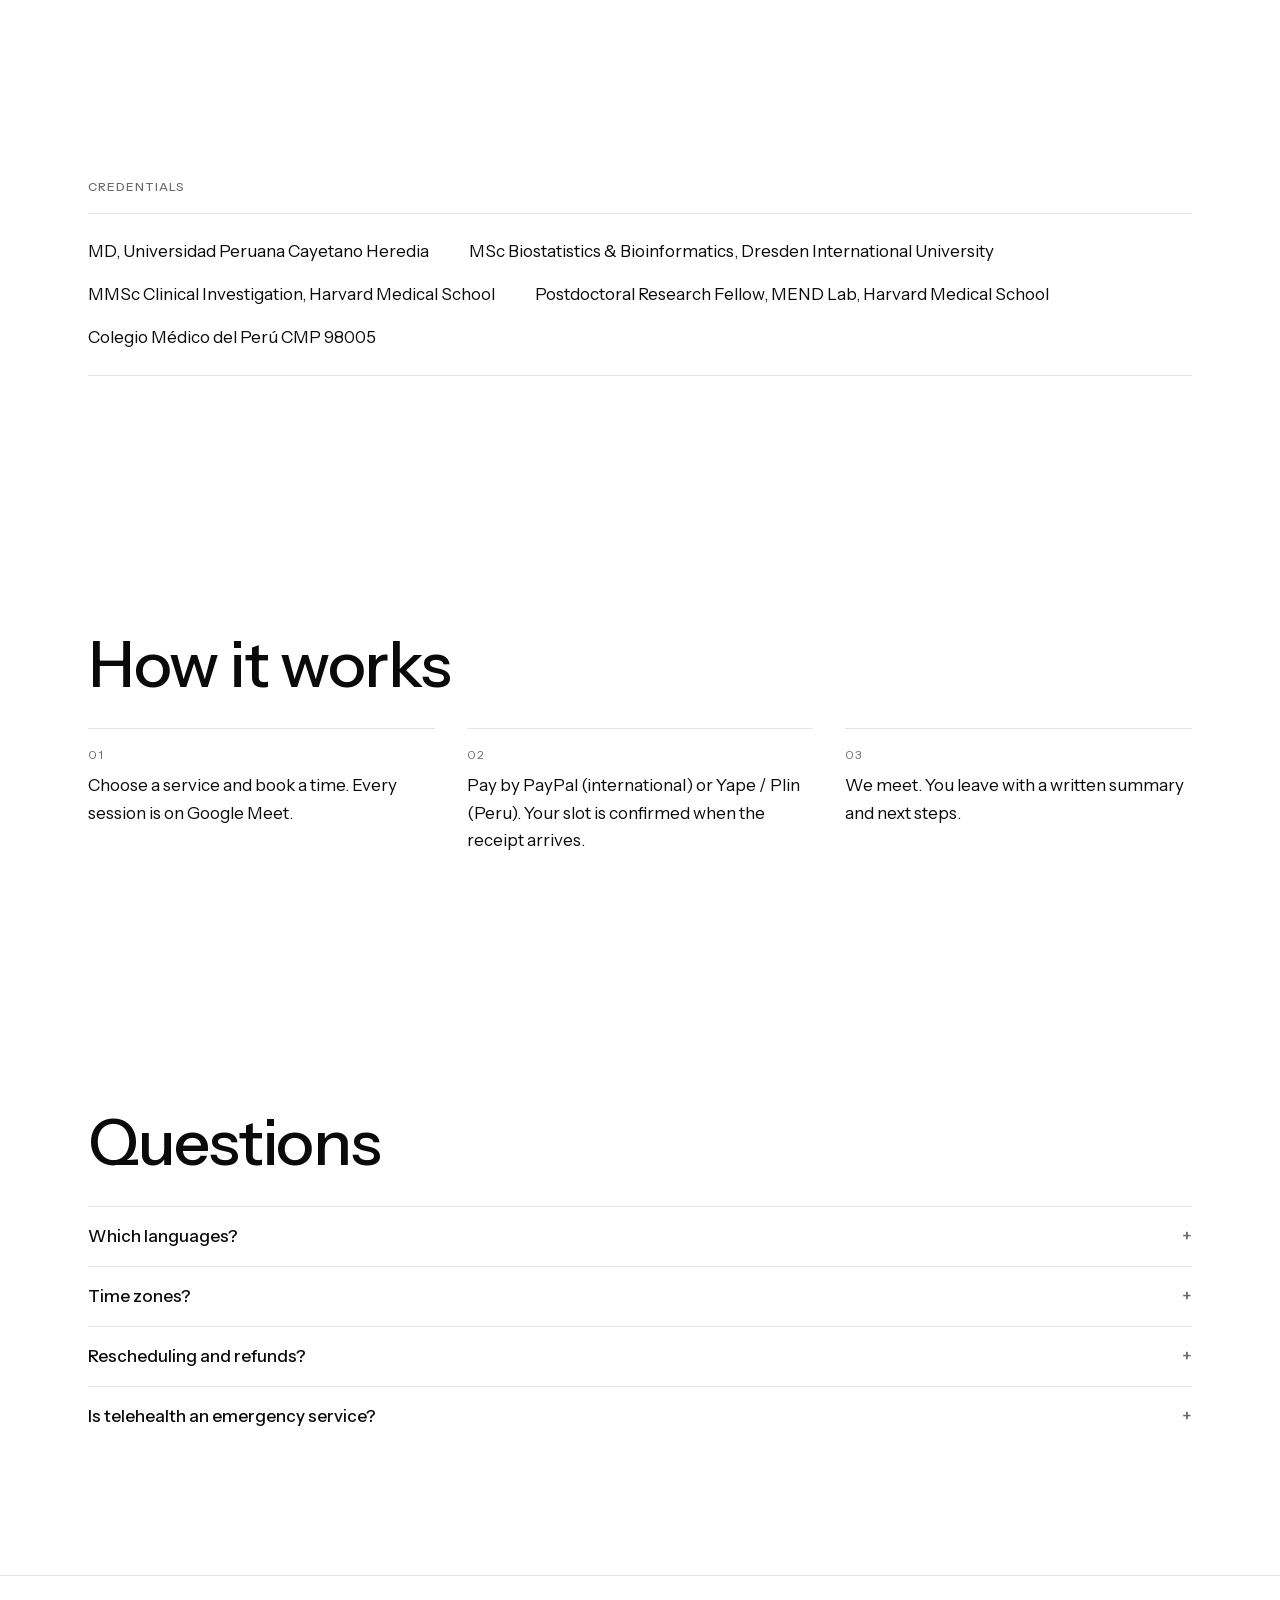
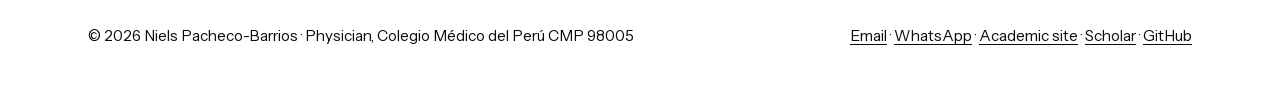
==== commit 22f46f09: "Acorta el botón de llamada inicial y muestra la foto más pequeña y nítida" ====
--- a/index.html
+++ b/index.html
@@ -49,7 +49,7 @@
       <a class="btn primary" href="https://wa.me/51993126398?text=Hello%20Dr.%20Pacheco%2C%20I%20found%20your%20site%20and%20have%20a%20question." data-href-alt="https://wa.me/51993126398?text=Hola%20Dr.%20Pacheco%2C%20encontr%C3%A9%20su%20sitio%20y%20tengo%20una%20consulta." target="_blank" rel="noopener" data-i="hero.wa">Write me on WhatsApp</a>
     </div>
   </div>
-  <img src="assets/photo.jpg" alt="Niels Pacheco-Barrios" width="960" height="960">
+  <img src="assets/photo.jpg" alt="Niels Pacheco-Barrios" width="682" height="682">
 </section>
 
 <section id="services" class="wrap rv">
--- a/style.css
+++ b/style.css
@@ -66,7 +66,7 @@
 
 /* Hero */
 .hero { display: grid; gap: 3rem; align-items: end; padding-top: clamp(3rem, 8vw, 6rem); }
-.hero img { width: 100%; max-width: 520px; aspect-ratio: 1 / 1; object-fit: cover; }
+.hero img { width: 100%; max-width: 360px; aspect-ratio: 1 / 1; object-fit: cover; }
 .hero .lede { font-size: 1.25rem; max-width: 40ch; margin: 1.5rem 0 2rem; }
 
 /* Doors (hub) */
@@ -127,6 +127,7 @@
   .pills { order: 3; width: 100%; justify-content: space-between; }
   .pills a { padding: 0.4rem 0.6rem; font-size: 0.9rem; }
   section[id] { scroll-margin-top: 11rem; }
+  .btn { white-space: normal; text-align: center; }
 }
 @media (min-width: 640px) {
   .doors { grid-template-columns: repeat(3, 1fr); }
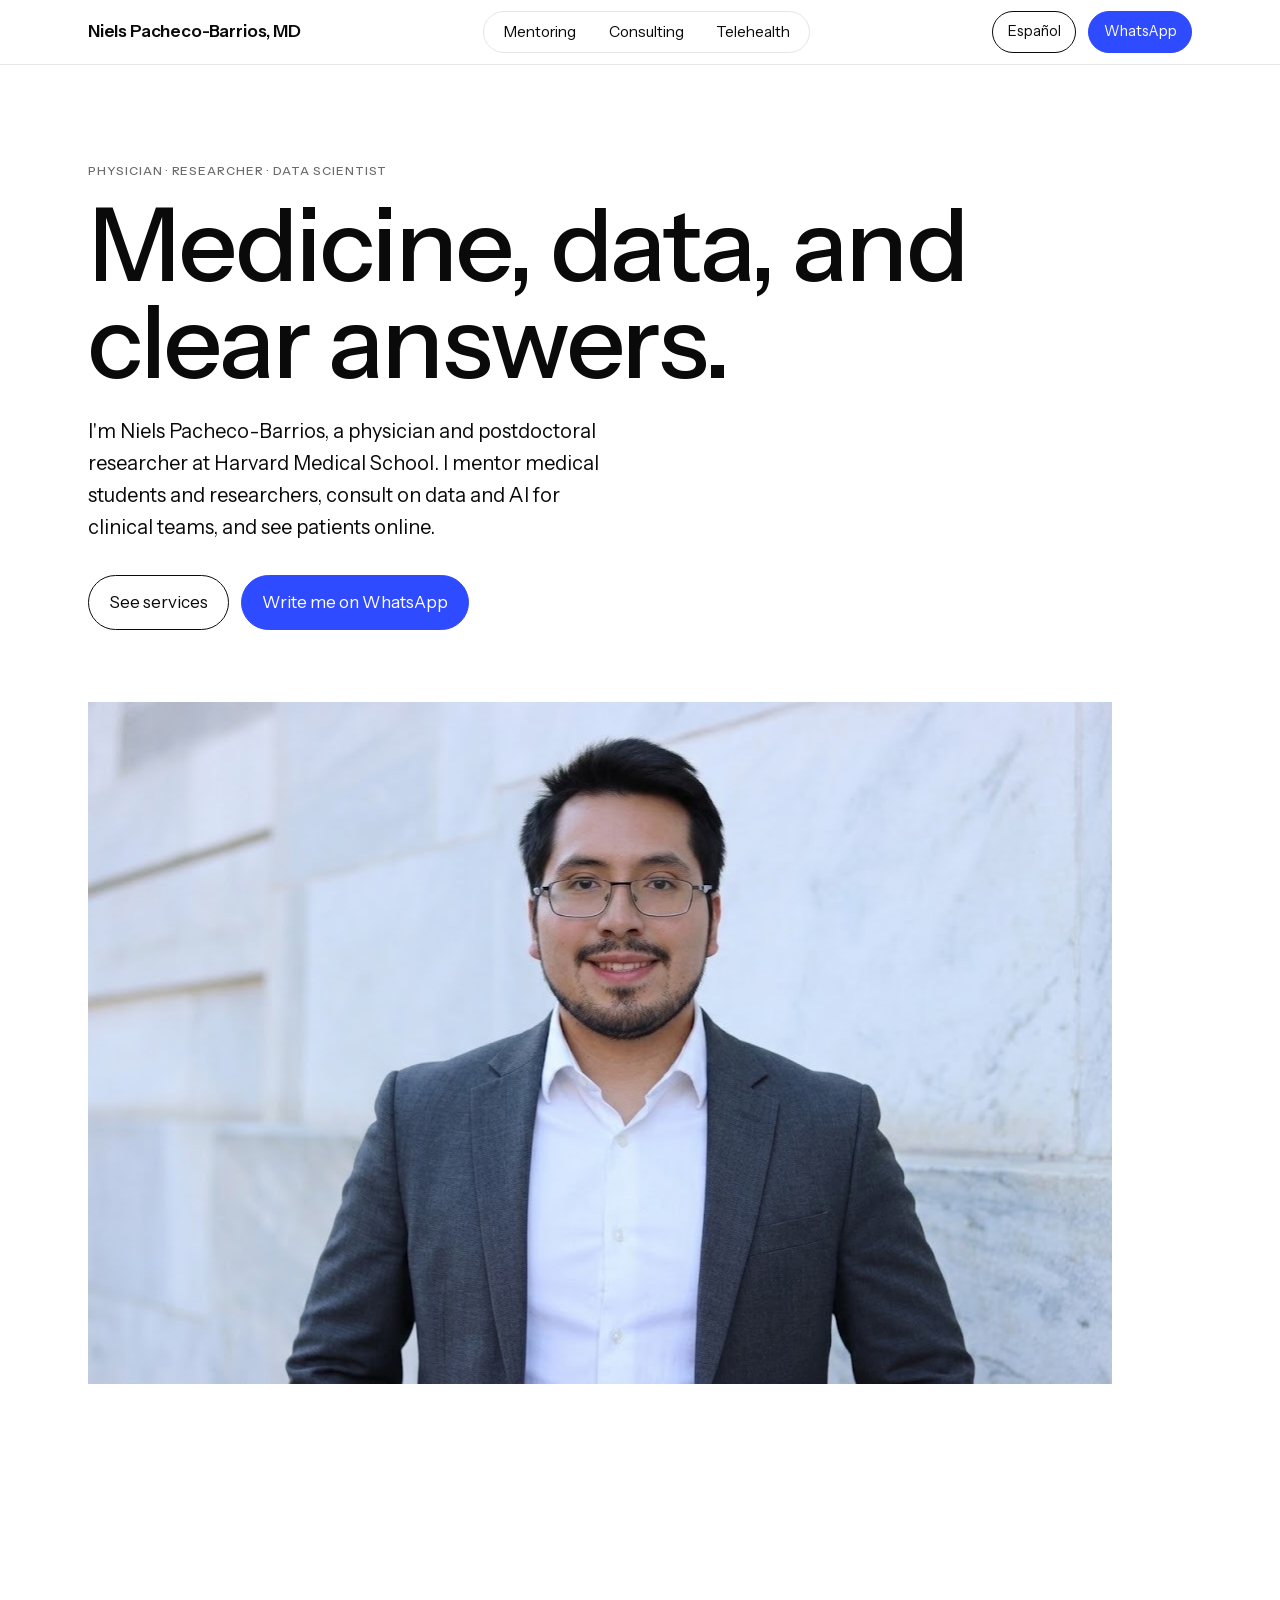
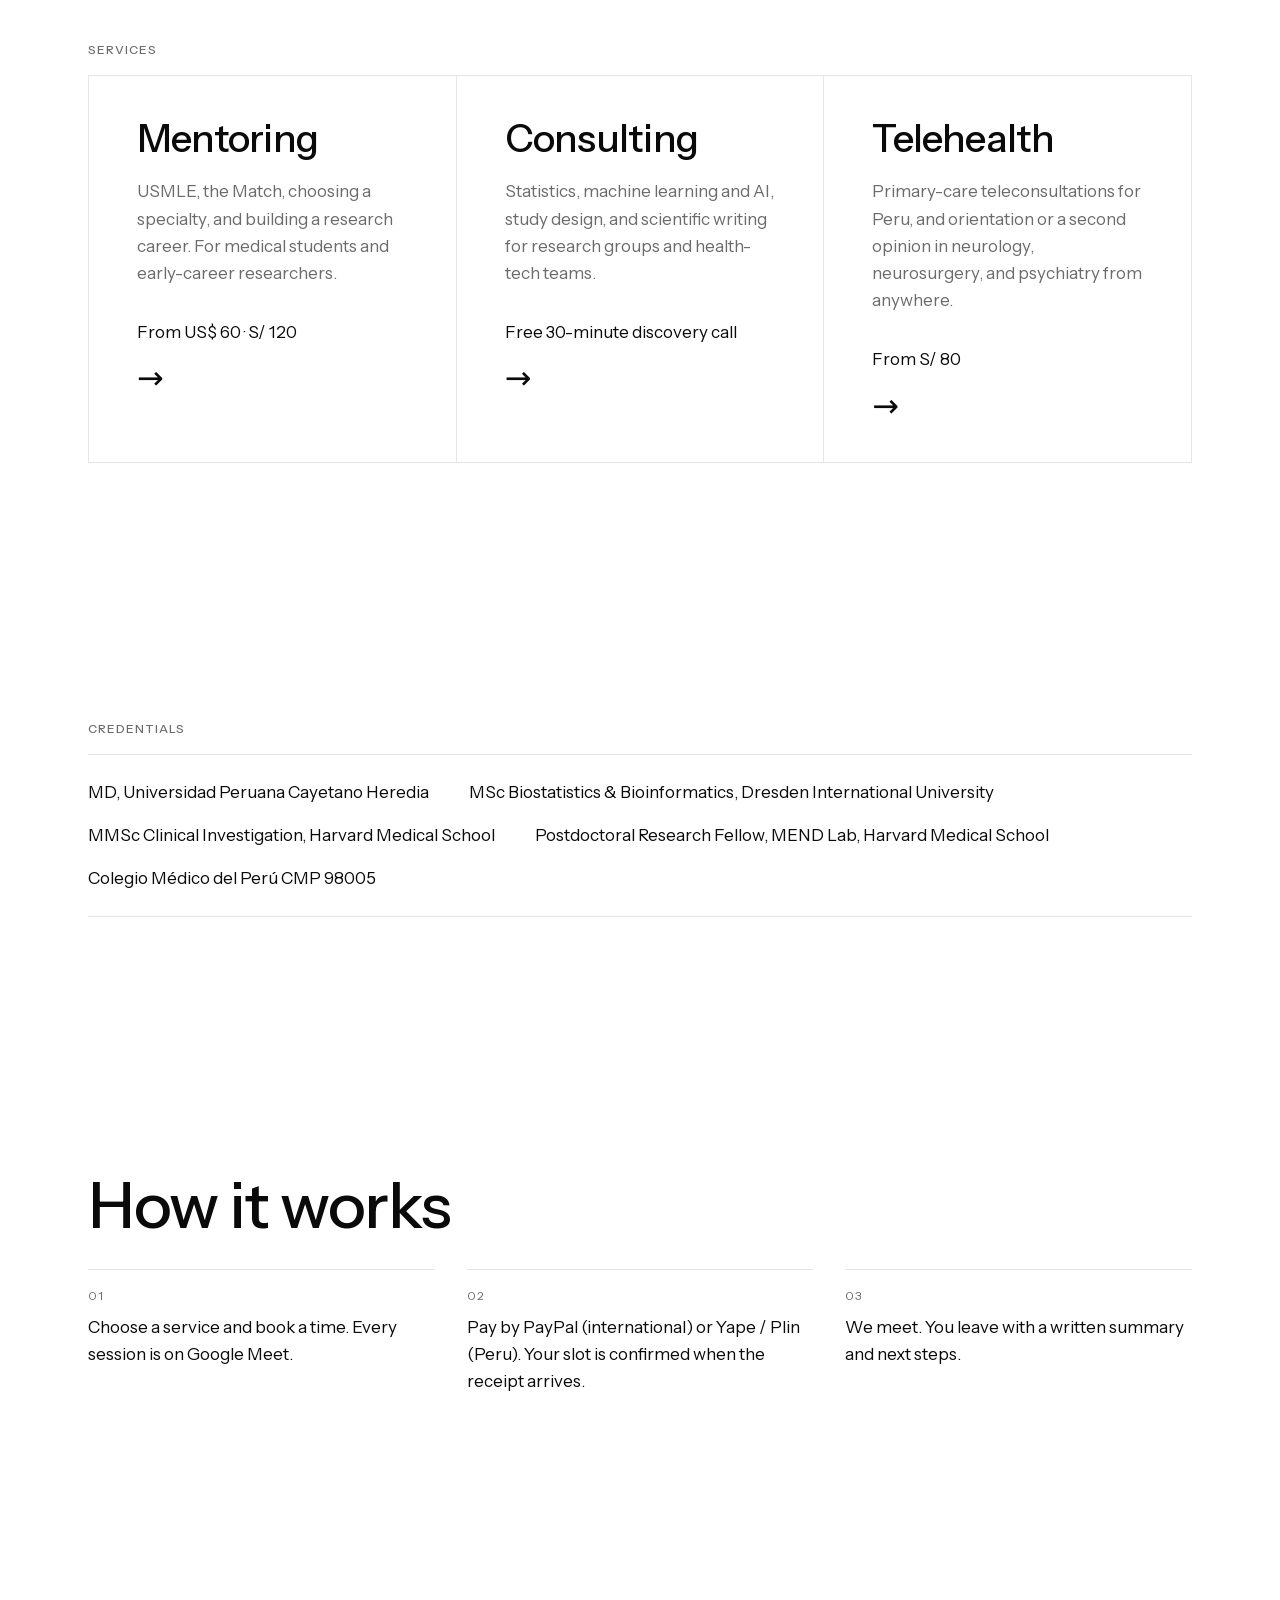
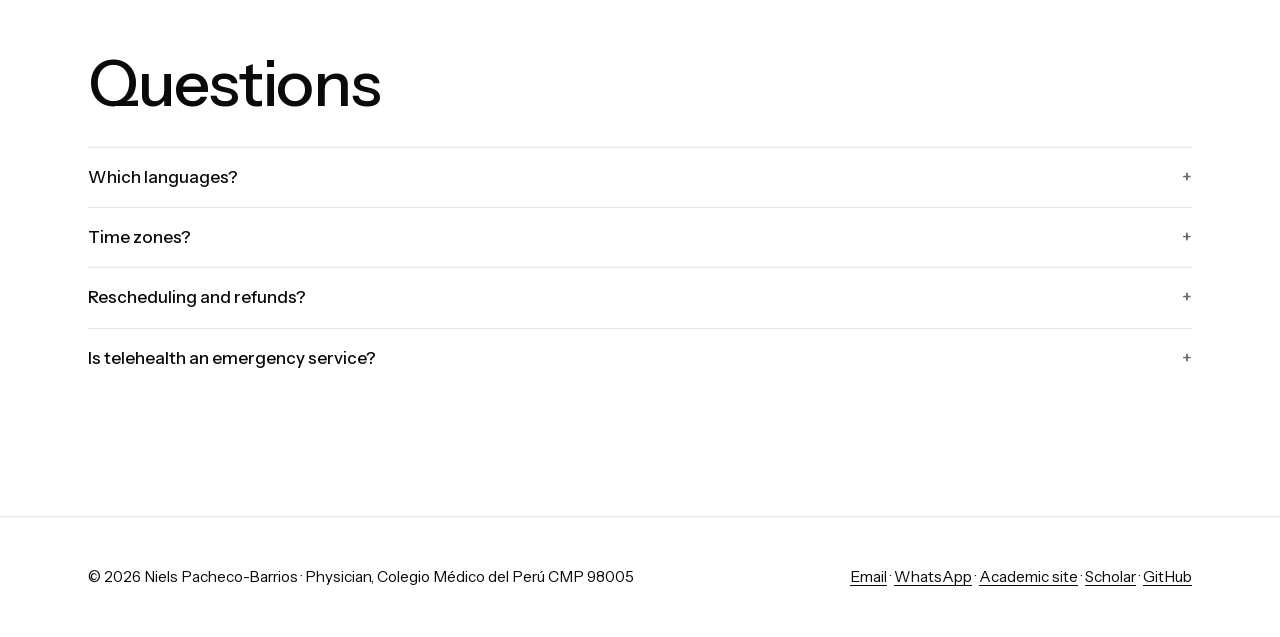
==== commit 758de8e1: "Muestra la foto en formato apaisado debajo del titular" ====
--- a/index.html
+++ b/index.html
@@ -49,7 +49,7 @@
       <a class="btn primary" href="https://wa.me/51993126398?text=Hello%20Dr.%20Pacheco%2C%20I%20found%20your%20site%20and%20have%20a%20question." data-href-alt="https://wa.me/51993126398?text=Hola%20Dr.%20Pacheco%2C%20encontr%C3%A9%20su%20sitio%20y%20tengo%20una%20consulta." target="_blank" rel="noopener" data-i="hero.wa">Write me on WhatsApp</a>
     </div>
   </div>
-  <img src="assets/photo.jpg" alt="Niels Pacheco-Barrios" width="682" height="682">
+  <img src="assets/photo.jpg" alt="Niels Pacheco-Barrios" width="1024" height="682">
 </section>
 
 <section id="services" class="wrap rv">
--- a/style.css
+++ b/style.css
@@ -32,7 +32,7 @@
 a { color: inherit; text-decoration: none; }
 a:hover { color: var(--accent); }
 :focus-visible { outline: 2px solid var(--accent); outline-offset: 3px; }
-img { max-width: 100%; display: block; }
+img { max-width: 100%; height: auto; display: block; }
 ul, ol { margin: 0; padding-left: 1.1rem; }
 .wrap { max-width: var(--max); margin: 0 auto; padding-left: var(--pad); padding-right: var(--pad); }
 section { padding-top: var(--sec); padding-bottom: var(--sec); }
@@ -65,8 +65,8 @@
 #lang-btn { border-color: var(--ink); }
 
 /* Hero */
-.hero { display: grid; gap: 3rem; align-items: end; padding-top: clamp(3rem, 8vw, 6rem); }
-.hero img { width: 100%; max-width: 360px; aspect-ratio: 1 / 1; object-fit: cover; }
+.hero { display: grid; gap: clamp(2.5rem, 6vw, 4.5rem); align-items: start; padding-top: clamp(3rem, 8vw, 6rem); }
+.hero img { width: 100%; max-width: 1024px; height: auto; aspect-ratio: 3 / 2; object-fit: cover; }
 .hero .lede { font-size: 1.25rem; max-width: 40ch; margin: 1.5rem 0 2rem; }
 
 /* Doors (hub) */
@@ -137,6 +137,3 @@
   .two .steps { grid-template-columns: 1fr; }
   .two { grid-template-columns: 1fr 1fr; }
 }
-@media (min-width: 1024px) {
-  .hero:has(img) { grid-template-columns: 1.2fr 1fr; }
-}
